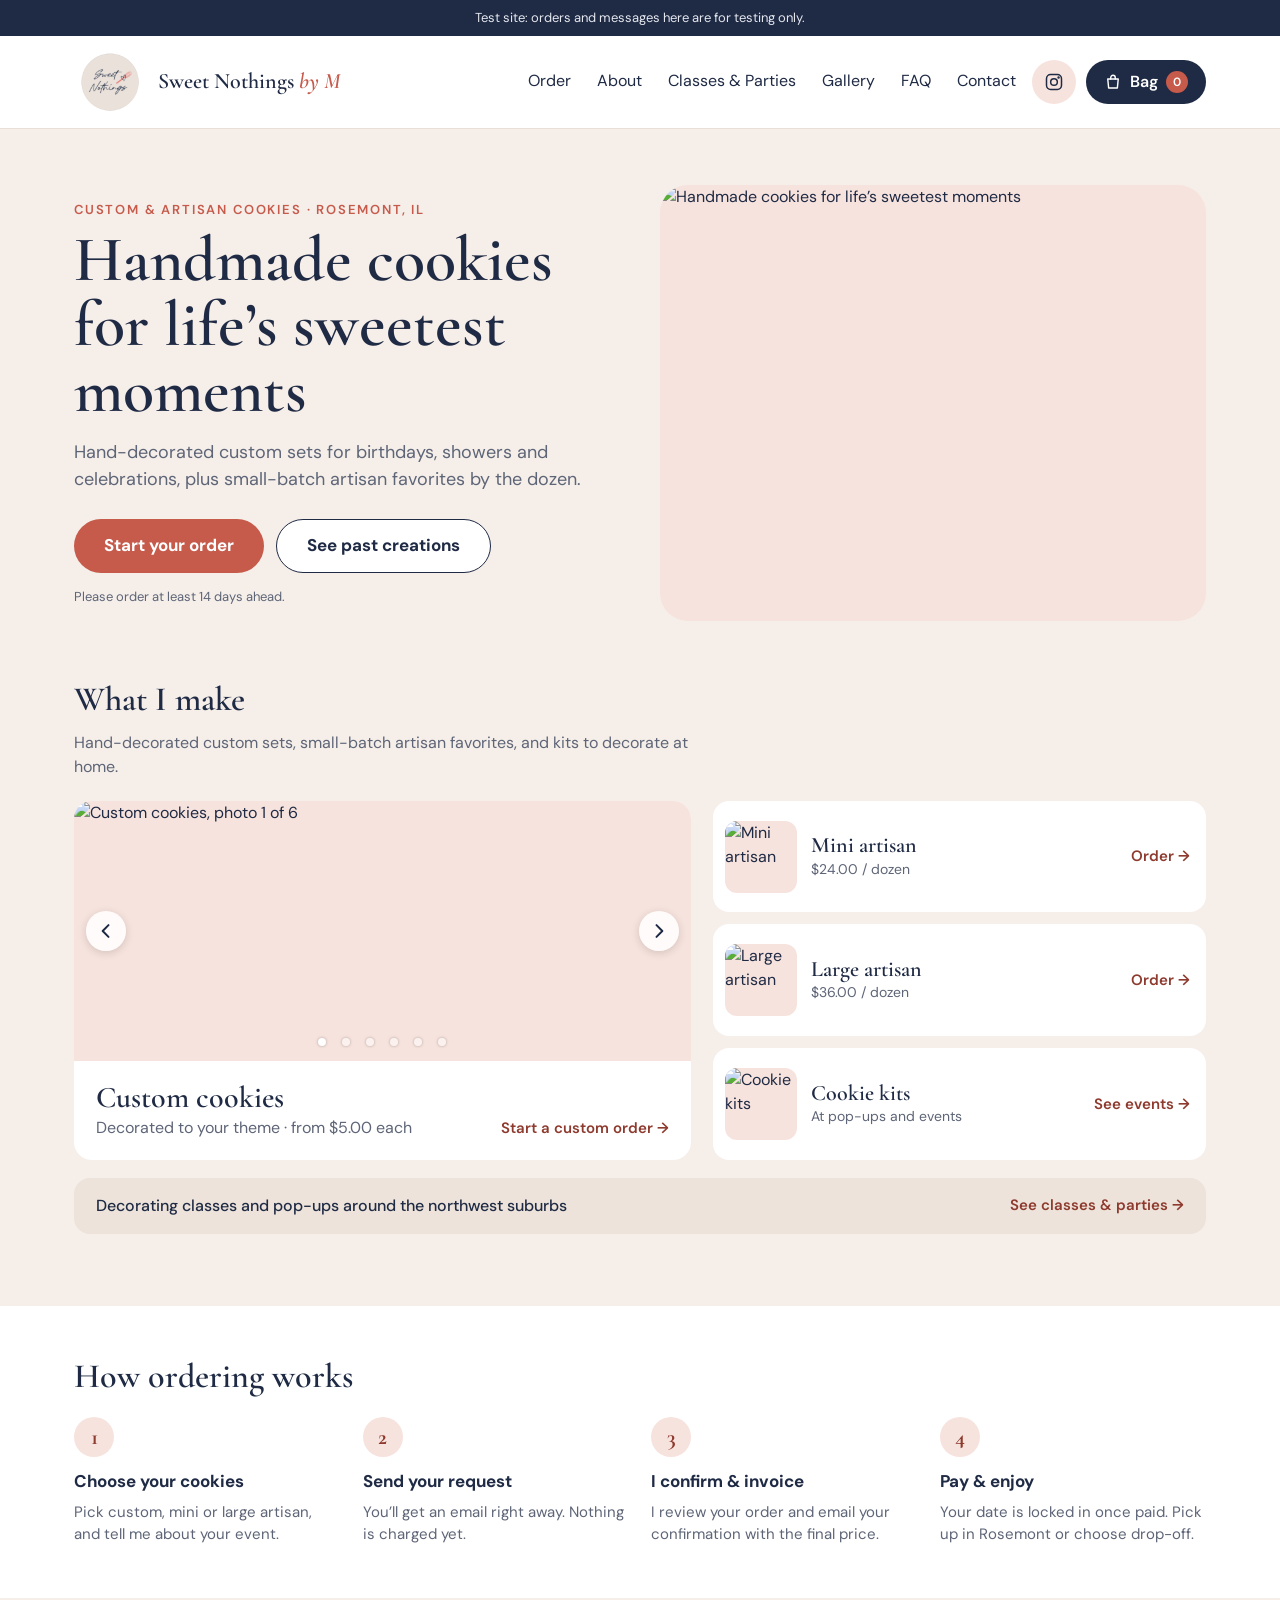
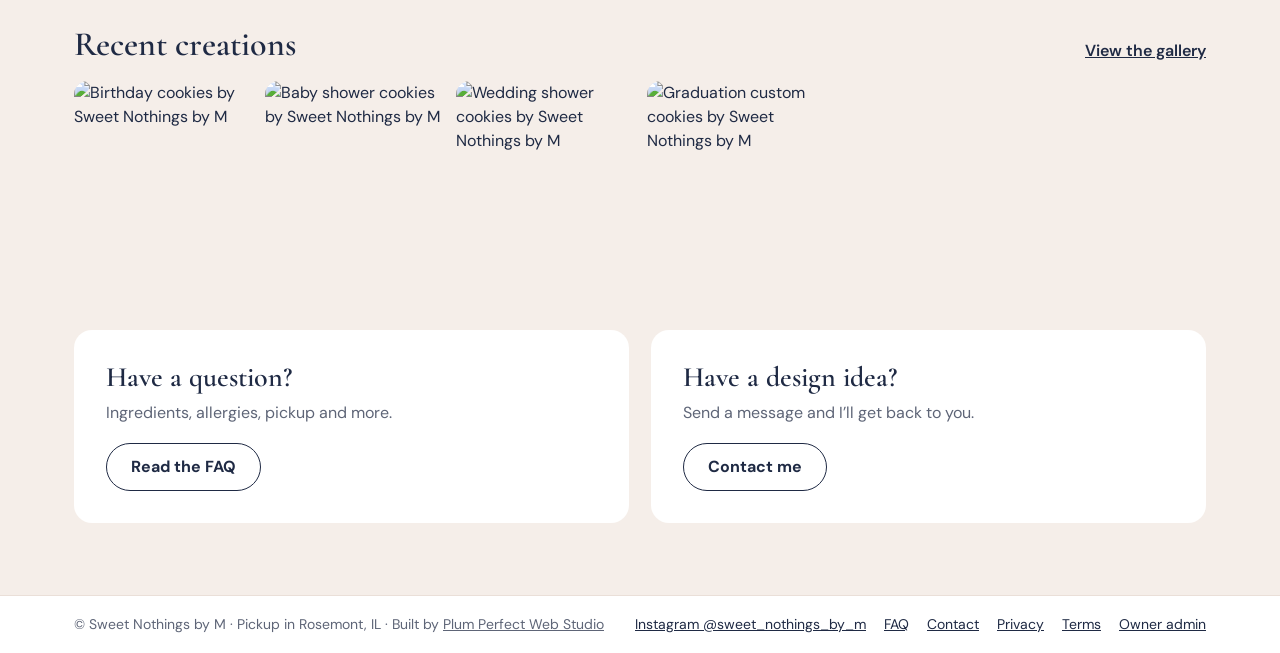
==== index.html @ 6f635ccb "Special Events becomes Classes & Parties: menu, page label, page title and search text, home link, c" ====
<!doctype html>
<html lang="en">
<head>
<meta charset="utf-8">
<meta name="viewport" content="width=device-width, initial-scale=1">
<title>Sweet Nothings by M · Custom Cookies in Rosemont, Des Plaines &amp; Park Ridge, IL</title>
<meta name="description" content="Hand-decorated custom cookies and artisan cookies by the dozen for birthdays, showers and parties. Pickup in Rosemont, IL, or drop-off to Des Plaines, Park Ridge, Mount Prospect, Arlington Heights and nearby.">
<link rel="canonical" href="https://www.sweetnothingsbym.com/">
<meta property="og:type" content="website">
<meta property="og:site_name" content="Sweet Nothings by M">
<meta property="og:title" content="Sweet Nothings by M · Custom Cookies in Rosemont, Des Plaines &amp; Park Ridge, IL">
<meta property="og:description" content="Hand-decorated custom cookies and artisan cookies by the dozen for birthdays, showers and parties. Pickup in Rosemont, IL, or drop-off to Des Plaines, Park Ridge, Mount Prospect, Arlington Heights and nearby.">
<meta property="og:url" content="https://www.sweetnothingsbym.com/">
<meta property="og:image" content="https://www.sweetnothingsbym.com/logo.png">
<link rel="icon" href="logo.png">
<link rel="preconnect" href="https://fonts.googleapis.com">
<link rel="preconnect" href="https://fonts.gstatic.com" crossorigin>
<link href="https://fonts.googleapis.com/css2?family=Cormorant+Garamond:wght@500;600;700&family=DM+Sans:wght@400;500;600;700&display=swap" rel="stylesheet">
<link rel="stylesheet" href="styles.css?v=20261121a">
<script type="application/ld+json" id="ld-bakery">
{
 "@context": "https://schema.org",
 "@type": "Bakery",
 "@id": "https://www.sweetnothingsbym.com/#bakery",
 "name": "Sweet Nothings by M",
 "url": "https://www.sweetnothingsbym.com/",
 "logo": "https://www.sweetnothingsbym.com/logo.png",
 "image": "https://www.sweetnothingsbym.com/logo.png",
 "description": "Hand-decorated custom cookies and small-batch artisan cookies for birthdays, showers, weddings and parties. Pickup in Rosemont, IL, or local drop-off.",
 "address": {
  "@type": "PostalAddress",
  "addressLocality": "Rosemont",
  "addressRegion": "IL",
  "addressCountry": "US"
 },
 "areaServed": [
  {
   "@type": "City",
   "name": "Rosemont, IL"
  },
  {
   "@type": "City",
   "name": "Des Plaines, IL"
  },
  {
   "@type": "City",
   "name": "Park Ridge, IL"
  },
  {
   "@type": "City",
   "name": "Chicago (O’Hare), IL"
  },
  {
   "@type": "City",
   "name": "Elk Grove Village, IL"
  },
  {
   "@type": "City",
   "name": "Mount Prospect, IL"
  },
  {
   "@type": "City",
   "name": "Arlington Heights, IL"
  },
  {
   "@type": "City",
   "name": "Palatine, IL"
  },
  {
   "@type": "City",
   "name": "Glenview, IL"
  }
 ],
 "servesCuisine": "Cookies",
 "priceRange": "$",
 "sameAs": [
  "https://www.instagram.com/sweet_nothings_by_m/"
 ]
}
</script>
</head>
<body data-page="home">
<div id="site-header"></div>

<main>
  <section class="landing-hero">
    <div class="wrap landing-hero-grid">
      <div>
        <p class="eyebrow">Custom &amp; artisan cookies · <span id="pickup-city">Rosemont, IL</span></p>
        <h1 id="home-title">Handmade cookies for life’s sweetest moments</h1>
        <p class="lead" id="home-intro">Hand-decorated custom sets for birthdays, showers and celebrations, plus small-batch artisan favorites by the dozen.</p>
        <div class="row-gap" style="margin-top:26px;gap:12px">
          <a class="btn btn-lg" href="order.html">Start your order</a>
          <a class="btn ghost btn-lg" href="gallery.html">See past creations</a>
        </div>
        <p class="hint" style="margin-top:14px">Please order at least <span id="lead-days">14</span> days ahead.</p>
      </div>
      <div class="hero-art" aria-hidden="true">
        <div class="hero-photo" id="hero-photo"></div>
      </div>
    </div>
  </section>

  <section class="wrap" id="special-wrap" hidden style="margin-top:8px">
    <div class="special">
      <span id="special-icon"></span>
      <div><strong>Special:</strong> <span id="special-text"></span></div>
    </div>
  </section>

  <section class="section wrap" aria-labelledby="make-h">
    <h2 id="make-h">What I make</h2>
    <p class="make-intro" id="make-intro"></p>
    <div class="make-grid">
      <div class="make-feature">
        <div class="make-feature-photo" id="make-custom-photo"></div>
        <a class="make-feature-text" href="order.html?add=custom">
          <div><h3>Custom cookies</h3><p>Decorated to your theme · from <span id="p-custom">$5.00</span> each</p></div>
          <span class="make-go">Start a custom order →</span>
        </a>
      </div>
      <ul class="make-list" id="make-list"></ul>
    </div>
    <a class="make-events" href="events.html" data-page-link><span id="make-events-line"></span><span class="make-go">See classes &amp; parties →</span></a>
  </section>

  <section class="band" aria-labelledby="how-h">
    <div class="wrap">
      <h2 id="how-h" style="font-size:34px;margin-bottom:22px">How ordering works</h2>
      <ol class="how-steps">
        <li><strong>Choose your cookies</strong><span>Pick custom, mini or large artisan, and tell me about your event.</span></li>
        <li><strong>Send your request</strong><span>You’ll get an email right away. Nothing is charged yet.</span></li>
        <li><strong>I confirm &amp; invoice</strong><span>I review your order and email your confirmation with the final price.</span></li>
        <li><strong>Pay &amp; enjoy</strong><span>Your date is locked in once paid. Pick up in <span class="pickup-city">Rosemont</span> or choose drop-off.</span></li>
      </ol>
    </div>
  </section>

  <section class="section wrap" aria-labelledby="gal-h">
    <div style="display:flex;flex-wrap:wrap;justify-content:space-between;align-items:flex-end;gap:12px;margin-bottom:18px">
      <h2 id="gal-h" style="margin:0">Recent creations</h2>
      <a href="gallery.html" style="font-weight:600">View the gallery</a>
    </div>
    <div class="gallery-grid" id="recent"></div>
  </section>

  <section class="wrap" style="padding-bottom:72px">
    <div class="cta-split">
      <div class="content-card" data-page-link>
        <h2 style="font-size:28px;margin-bottom:8px">Have a question?</h2>
        <p class="muted">Ingredients, allergies, pickup and more.</p>
        <a class="btn ghost" href="faq.html">Read the FAQ</a>
      </div>
      <div class="content-card">
        <h2 style="font-size:28px;margin-bottom:8px">Have a design idea?</h2>
        <p class="muted">Send a message and I’ll get back to you.</p>
        <a class="btn ghost" href="contact.html">Contact me</a>
      </div>
    </div>
  </section>
</main>

<div id="site-footer"></div>
<script src="config.js?v=20261121a"></script>
<script src="layout.js?v=20261121a"></script>
<script src="order.js?v=20261121a"></script>
<script>
SN.ready.then(function () {
  const cfg = SN.load();
  const m = SN.money;
  const p = cfg.pages;
  // Wording and photos from the Sheet's Pages tab; "Recent creations" = the first 4 Gallery photos.
  document.getElementById('home-title').textContent = p.homeTitle;
  try {
    const ld = document.getElementById('ld-bakery'), data = JSON.parse(ld.textContent);
    const towns = (cfg.zones || []).map((z) => String(z.area || '').split('/')).flat().map((t) => t.trim()).filter((t, i, all) => t && all.indexOf(t) === i);
    if (towns.length) { data.areaServed = towns.map((t) => ({ '@type': 'City', name: /,\s*[A-Z]{2}$/.test(t) ? t : t + ', IL' })); ld.textContent = JSON.stringify(data); }
  } catch (e) { /* keep the built-in list */ }
  document.getElementById('home-intro').textContent = p.homeIntro;
  const heroUrl = SN.photoUrl(p.homeHeroPhoto);
  document.getElementById('hero-photo').innerHTML = heroUrl
    ? '<img src="' + SN.esc(heroUrl) + '" alt="' + SN.esc(p.homeTitle) + '" class="hero-img">'
    : (SN.photoPlaceholder(p.homeHeroPhoto) ? '<span class="tag">' + SN.esc(SN.photoPlaceholder(p.homeHeroPhoto)) + '</span>' : '') + '<img src="logo.png" alt="" class="hero-logo">';
  // "What I make": Custom cookies as the feature, then the short list Melissa edits (admin → Website pages).
  const pageText = (k) => (p[k] != null ? p[k] : SN_DEFAULTS.pages[k]) || '';
  document.getElementById('make-intro').textContent = pageText('homeMakeIntro');
  document.getElementById('make-events-line').textContent = pageText('homeEventsLine') || 'Classes, parties and pop-ups';
  const photoBox = (photo, alt) => {
    const url = SN.photoUrl(photo);
    return url ? '<img src="' + SN.esc(url) + '" alt="' + SN.esc(alt) + '">' : '<img src="logo.png" alt="" class="make-logo">';
  };
  // Custom cookies photo: a slideshow when Melissa adds slideshow photos (admin → Website pages), else the menu photo.
  let slides = cfg.homeSlides;
  if (typeof slides === 'string') { try { slides = JSON.parse(slides); } catch (e) { slides = null; } }
  slides = (Array.isArray(slides) ? slides : []).map((x) => SN.photoUrl(x && x.photo)).filter(Boolean);
  const customBox = document.getElementById('make-custom-photo');
  if (slides.length < 2) customBox.innerHTML = '<a href="order.html?add=custom" class="make-photo-link" tabindex="-1">' + photoBox(slides[0] || (cfg.images && cfg.images.custom), 'Custom cookies') + '</a>';
  else {
    // Visitors can click the photo or the arrows to move on; it also advances by itself every 4.5 seconds.
    const ARROW = (d) => '<svg viewBox="0 0 24 24" width="20" height="20" aria-hidden="true"><path d="' + (d < 0 ? 'M15 5l-7 7 7 7' : 'M9 5l7 7-7 7') + '" fill="none" stroke="currentColor" stroke-width="2.4" stroke-linecap="round" stroke-linejoin="round"/></svg>';
    customBox.innerHTML = slides.map((u, i) => '<img src="' + SN.esc(u) + '" alt="Custom cookies, photo ' + (i + 1) + ' of ' + slides.length + '" class="slide' + (i ? '' : ' on') + '">').join('') +
      '<button type="button" class="make-arrow prev" data-step="-1" aria-label="Previous photo">' + ARROW(-1) + '</button>' +
      '<button type="button" class="make-arrow next" data-step="1" aria-label="Next photo">' + ARROW(1) + '</button>' +
      '<span class="make-dots">' + slides.map((u, i) => '<button type="button" data-go="' + i + '" aria-label="Photo ' + (i + 1) + '"' + (i ? '' : ' class="on"') + '></button>').join('') + '</span>';
    const imgs = customBox.querySelectorAll('img'), dots = customBox.querySelectorAll('.make-dots button');
    let at = 0, paused = false, timer = null;
    const show = (n) => {
      imgs[at].classList.remove('on'); dots[at].classList.remove('on');
      at = (n + imgs.length) % imgs.length;
      imgs[at].classList.add('on'); dots[at].classList.add('on');
    };
    const autoplay = !matchMedia('(prefers-reduced-motion: reduce)').matches;
    const restart = () => { if (!autoplay) return; clearInterval(timer); timer = setInterval(() => { if (!paused && !document.hidden) show(at + 1); }, 4500); };
    customBox.addEventListener('click', (e) => {
      const b = e.target.closest('[data-step], [data-go]');
      show(b ? (b.dataset.go != null ? Number(b.dataset.go) : at + Number(b.dataset.step)) : at + 1);
      restart();
    });
    customBox.addEventListener('mouseenter', () => { paused = true; });
    customBox.addEventListener('mouseleave', () => { paused = false; });
    customBox.classList.add('is-slideshow');
    restart();
  }
  const LINK = {
    custom: ['order.html?add=custom', 'Order'], mini: ['order.html?add=mini', 'Order'], large: ['order.html?add=large', 'Order'],
    order: ['order.html', 'Order'], events: ['events.html', 'See events'], contact: ['contact.html', 'Ask about it'], message: ['', 'Message me']
  };
  // A blank line shows the live price (mini, large, custom); a blank photo uses that item's menu photo.
  const autoLine = (k) => (k === 'mini' ? m(cfg.miniPerDozen) + ' / dozen' : k === 'large' ? m(cfg.largePerDozen) + ' / dozen' : k === 'custom' ? 'from ' + m(SN.customPrice(cfg)) + ' each' : '');
  // An older Apps Script version sends the list as text; read it either way, else use the starting list.
  let homeItems = cfg.homeItems;
  if (typeof homeItems === 'string') { try { homeItems = JSON.parse(homeItems); } catch (e) { homeItems = null; } }
  if (!Array.isArray(homeItems)) homeItems = SN_DEFAULTS.homeItems;
  document.getElementById('make-list').innerHTML = homeItems.filter((it) => it && (it.name || '').trim()).map((it) => {
    const link = LINK[it.link] || LINK.order;
    const inner = '<span class="make-thumb">' + photoBox(it.photo || (cfg.images && cfg.images[it.link]), it.name) + '</span>' +
      '<span class="make-row-text"><strong>' + SN.esc(it.name) + '</strong><span>' + SN.esc((it.line || '').trim() || autoLine(it.link)) + '</span></span>' +
      '<span class="make-go">' + link[1] + ' →</span>';
    return '<li>' + (it.link === 'message'
      ? '<button type="button" class="make-row" data-quick-message="' + SN.esc(it.name) + '">' + inner + '</button>'
      : '<a class="make-row" href="' + link[0] + '">' + inner + '</a>') + '</li>';
  }).join('');
  document.getElementById('recent').innerHTML = (cfg.gallery || []).slice(0, 4).map((g) => SN.photoHtml(g.photo, SN.photoAlt(g.caption), 'aspect-ratio:1/1;border-radius:14px')).join('');
  document.getElementById('recent').closest('section').hidden = !(cfg.gallery || []).length;
  document.getElementById('lead-days').textContent = cfg.leadDays;
  document.getElementById('pickup-city').textContent = cfg.pickupCity;
  document.querySelectorAll('.pickup-city').forEach((el) => { el.textContent = cfg.pickupCity.split(',')[0]; });
  document.getElementById('p-custom').textContent = m(SN.customPrice(cfg));
  if (SN.specialActive(cfg)) {
    document.getElementById('special-wrap').hidden = false;
    document.getElementById('special-icon').innerHTML = SN_ICONS.star;
    document.getElementById('special-text').textContent = cfg.specialText;
  }
});
</script>
</body>
</html>
---- styles.css ----
/* Sweet Nothings by M — shared styles */
:root {
  --navy: #1F2A44;
  --navy-2: #2C3756;
  --coral: #C65A4B;
  --coral-dark: #8E3A2E;
  --blush: #F7E3DD;
  --ground: #F5EEE9;
  --oat: #EDE3DA;
  --line: #EFE6E0;
  --field: #D6C7BE;
  --muted: #5E6577;
  --white: #FFFFFF;
  --error: #B23A2B;
  --ok: #1E5A35;
  --radius: 16px;
  --serif: 'Cormorant Garamond', Georgia, serif;
  --sans: 'DM Sans', system-ui, -apple-system, sans-serif;
}

* { box-sizing: border-box; }
[hidden] { display: none !important; }
html { -webkit-text-size-adjust: 100%; }
body { margin: 0; background: var(--ground); color: var(--navy); font-family: var(--sans); font-size: 16px; line-height: 1.5; }
/* Quick taps on + and − count as taps, not iPhone's double-tap zoom (pinch zoom still works). */
html { touch-action: manipulation; }
body.locked { overflow: hidden; }
img { max-width: 100%; display: block; }
a { color: var(--navy); }
a:hover { color: var(--coral); }
h1, h2, h3 { font-family: var(--serif); font-weight: 600; line-height: 1.1; margin: 0; }
button { font: inherit; color: inherit; }
.wrap { max-width: 1180px; margin: 0 auto; padding: 0 24px; }
.muted { color: var(--muted); }
.sr-only { position: absolute; width: 1px; height: 1px; overflow: hidden; clip: rect(0 0 0 0); white-space: nowrap; }
/* Spam trap field: hidden from people (and screen readers); bots tend to fill it in. */
.hp { position: absolute; left: -10000px; top: auto; width: 1px; height: 1px; overflow: hidden; }
:focus-visible { outline: 2px solid var(--coral); outline-offset: 2px; }

/* ---------- Prototype banner ---------- */
.proto-banner { background: var(--navy); color: #E4E7EE; font-size: 13px; text-align: center; padding: 8px 16px; }
.proto-banner a { color: var(--white); }

/* ---------- Header ---------- */
.site-header { background: var(--white); border-bottom: 1px solid #EADFD8; }
.site-header .wrap { display: flex; flex-wrap: wrap; align-items: center; justify-content: space-between; gap: 8px 16px; padding-top: 10px; padding-bottom: 10px; }
.brand { display: flex; align-items: center; gap: 12px; text-decoration: none; }
.brand img { width: 72px; height: 72px; object-fit: contain; }
.brand span { font-family: var(--serif); font-size: 22px; font-weight: 600; }
.brand em { color: var(--coral); }
.header-right { display: flex; flex-wrap: wrap; align-items: center; gap: 4px; }
.main-nav { display: flex; flex-wrap: wrap; gap: 2px; }
.main-nav a { padding: 12px 12px; text-decoration: none; border-bottom: 2px solid transparent; }
.main-nav a[aria-current="page"] { font-weight: 600; border-bottom-color: var(--coral); }
.icon-btn { display: inline-flex; align-items: center; justify-content: center; width: 44px; height: 44px; border-radius: 50%; background: var(--blush); }
.bag-btn { display: inline-flex; align-items: center; gap: 8px; min-height: 44px; padding: 0 18px; margin-left: 6px; border: 0; border-radius: 999px; background: var(--navy); color: var(--white); font-weight: 600; cursor: pointer; text-decoration: none; }
.bag-btn:hover { color: var(--white); background: var(--navy-2); }
.bag-count { min-width: 22px; height: 22px; border-radius: 999px; background: var(--coral); color: var(--white); font-size: 12px; display: inline-flex; align-items: center; justify-content: center; padding: 0 6px; }
.menu-btn, .nav-insta { display: none; }
@media (max-width: 760px) {
  /* Phones: logo, bag and a Menu button on one row; the page links drop down under the header. */
  .site-header { position: relative; }
  .site-header .wrap { flex-wrap: nowrap; gap: 8px; }
  .brand { gap: 8px; min-width: 0; }
  .brand img { width: 48px; height: 48px; }
  .brand span { font-size: 18px; line-height: 1.1; }
  .brand em { white-space: nowrap; }
  .header-right { flex-wrap: nowrap; flex: none; gap: 6px; }
  .header-right > .icon-btn { display: none; }
  .bag-btn { padding: 0 12px; margin-left: 0; gap: 6px; }
  .bag-word { position: absolute; width: 1px; height: 1px; overflow: hidden; clip: rect(0 0 0 0); white-space: nowrap; }
  .menu-btn { display: inline-flex; align-items: center; justify-content: center; width: 44px; height: 44px; padding: 0; border: 1px solid #EADFD8; border-radius: 999px; background: var(--white); color: var(--navy); font: inherit; font-weight: 600; cursor: pointer; }
  .main-nav { display: none; position: absolute; top: 100%; left: 0; right: 0; z-index: 30; flex-direction: column; gap: 0; padding: 6px 16px 12px; background: var(--white); border-bottom: 1px solid #EADFD8; box-shadow: 0 12px 24px rgba(31, 42, 68, .10); }
  .main-nav.open { display: flex; }
  .main-nav a, .main-nav a.nav-insta { display: block; padding: 12px 4px; font-size: 17px; border-bottom: 1px solid var(--line); }
  .main-nav a:last-child { border-bottom: 0; }
  .main-nav a[aria-current="page"] { border-bottom-color: var(--line); color: var(--coral-dark); }
}

/* ---------- Hero / sections ---------- */
.hero { padding-top: 48px; padding-bottom: 24px; }
.eyebrow { margin: 0 0 8px; font-size: 13px; letter-spacing: .14em; text-transform: uppercase; color: var(--coral); font-weight: 600; }
.hero h1 { font-size: clamp(38px, 6vw, 56px); }
.hero p.lead { margin: 14px 0 0; font-size: 17px; color: var(--muted); max-width: 640px; }
.special { background: var(--blush); border-radius: var(--radius); padding: 16px 22px; display: flex; gap: 14px; align-items: center; }
.section { padding-top: 28px; padding-bottom: 72px; }
.section h2 { font-size: 34px; margin-bottom: 18px; }

/* ---------- Menu cards ---------- */
.menu-grid { display: grid; grid-template-columns: repeat(auto-fit, minmax(270px, 1fr)); gap: 22px; }
.card { background: var(--white); border-radius: 18px; overflow: hidden; display: flex; flex-direction: column; transition: transform .2s ease, box-shadow .2s ease; }
.card:hover { transform: translateY(-3px); box-shadow: 0 14px 30px rgba(31, 42, 68, .10); }
.card-media { height: 210px; display: flex; align-items: center; justify-content: center; position: relative; }
.card-media img { width: 100%; height: 100%; object-fit: cover; }
.card-media .tag { position: absolute; top: 14px; left: 14px; background: var(--white); font-size: 12px; font-weight: 600; padding: 6px 10px; border-radius: 999px; }
.card-body { padding: 22px; display: flex; flex-direction: column; gap: 8px; flex: 1; }
.card-body h3 { font-size: 28px; }
.card-body p { margin: 0; }
.card-body .desc { color: var(--muted); font-size: 15px; flex: 1; }
.card-body .desc p + p { margin-top: 8px; }
.card-body .price { margin-top: 6px; font-weight: 600; }
.card-body .price span { font-weight: 400; color: var(--muted); }
/* Special Events: short cards; the full text, address and flyer open in a Details panel */
.ev-line { display: -webkit-box; -webkit-line-clamp: 3; -webkit-box-orient: vertical; overflow: hidden; }
.card-body .ev-more { align-self: flex-start; margin-top: 2px; min-height: 44px; font-size: 15px; text-decoration: none; }
.card-body .ev-more:hover { text-decoration: underline; }
.flyer-thumb { display: block; width: 100%; padding: 0; border: 1px solid var(--line); border-radius: 12px; overflow: hidden; background: var(--white); cursor: zoom-in; }
.flyer-thumb img { display: block; width: 100%; height: auto; }
.flyer-view { position: fixed; inset: 0; z-index: 70; background: rgba(20, 24, 36, .88); display: flex; align-items: center; justify-content: center; padding: 56px 16px 16px; cursor: zoom-out; }
.flyer-view img { max-width: 100%; max-height: 100%; object-fit: contain; border-radius: 8px; }
.flyer-view .x-btn { position: absolute; top: 12px; right: 12px; background: var(--white); }
#ev-panel .panel-foot .btn + div:not(:empty) { margin-top: 10px; }

/* Home page "What I make": one big feature plus a short editable list */
.make-intro { color: var(--muted); margin: -6px 0 22px; max-width: 640px; }
.make-intro:empty { display: none; }
.make-grid { display: grid; grid-template-columns: 1.25fr 1fr; gap: 22px; align-items: stretch; }
.make-feature { display: flex; flex-direction: column; background: var(--white); border-radius: 18px; overflow: hidden; text-decoration: none; color: var(--navy); transition: transform .2s ease, box-shadow .2s ease; }
.make-feature:hover { box-shadow: 0 14px 30px rgba(31, 42, 68, .10); }
.make-feature-text { text-decoration: none; color: var(--navy); }
.make-feature-text:hover { color: var(--navy); }
.make-feature-text:hover .make-go { text-decoration: underline; }
.make-feature-photo { flex: 1; min-height: 260px; position: relative; background: var(--blush); display: flex; align-items: center; justify-content: center; }
.make-feature-photo img { position: absolute; inset: 0; width: 100%; height: 100%; object-fit: cover; }
.make-feature-photo img.slide { opacity: 0; transition: opacity .6s ease; }
.make-feature-photo img.slide.on { opacity: 1; }
.make-feature-photo.is-slideshow { cursor: pointer; }
.make-photo-link { position: absolute; inset: 0; display: flex; align-items: center; justify-content: center; }
.make-arrow { position: absolute; top: 50%; transform: translateY(-50%); width: 40px; height: 40px; border: 0; border-radius: 50%; background: rgba(255, 255, 255, .85); color: var(--navy); display: flex; align-items: center; justify-content: center; cursor: pointer; box-shadow: 0 2px 8px rgba(0, 0, 0, .15); }
.make-arrow:hover { background: #fff; }
.make-arrow.prev { left: 12px; }
.make-arrow.next { right: 12px; }
.make-dots { position: absolute; left: 0; right: 0; bottom: 8px; display: flex; justify-content: center; gap: 2px; }
.make-dots button { width: 22px; height: 22px; padding: 0; border: 0; background: none; cursor: pointer; display: flex; align-items: center; justify-content: center; }
.make-dots button::before { content: ''; width: 8px; height: 8px; border-radius: 50%; background: rgba(255, 255, 255, .55); box-shadow: 0 0 3px rgba(0, 0, 0, .3); transition: background .3s; }
.make-dots button.on::before { background: #fff; }
.make-feature-text { padding: 20px 22px; display: flex; align-items: flex-end; justify-content: space-between; gap: 14px; flex-wrap: wrap; }
.make-feature-text h3 { font-size: 30px; margin: 0; }
.make-feature-text p { margin: 2px 0 0; color: var(--muted); }
.make-go { color: var(--coral-dark); font-weight: 600; font-size: 15px; white-space: nowrap; }
.make-list { list-style: none; margin: 0; padding: 0; display: flex; flex-direction: column; gap: 12px; }
.make-list li { flex: 1; display: flex; }   /* rows stretch to match the Custom cookies card */
.make-row { display: flex; align-items: center; gap: 14px; width: 100%; padding: 12px 16px 12px 12px; background: var(--white); border: 0; border-radius: 16px; text-align: left; font: inherit; color: var(--navy); text-decoration: none; cursor: pointer; transition: transform .2s ease, box-shadow .2s ease; }
.make-row:hover { transform: translateY(-2px); box-shadow: 0 10px 22px rgba(31, 42, 68, .08); color: var(--navy); }
.make-thumb { flex: none; width: 72px; height: 72px; border-radius: 12px; overflow: hidden; background: var(--blush); display: flex; align-items: center; justify-content: center; }
.make-thumb img { width: 100%; height: 100%; object-fit: cover; }
.make-thumb img.make-logo, .make-feature-photo img.make-logo { position: static; width: 60%; max-width: 180px; height: auto; object-fit: contain; opacity: .8; }
.make-row-text { flex: 1; min-width: 0; display: flex; flex-direction: column; }
.make-row-text strong { font-family: var(--serif); font-size: 22px; font-weight: 600; line-height: 1.15; }
.make-row-text span { color: var(--muted); font-size: 14px; }
.make-events { margin-top: 18px; display: flex; align-items: center; justify-content: space-between; gap: 12px; flex-wrap: wrap; padding: 16px 22px; border-radius: 16px; background: var(--oat); color: var(--navy); text-decoration: none; font-weight: 500; }
.make-events:hover { background: var(--blush); color: var(--navy); }
@media (max-width: 760px) {
  .make-grid { grid-template-columns: 1fr; }
  .make-feature-photo { min-height: 230px; }
  .make-row .make-go { display: none; }
}

/* ---------- Buttons ---------- */
.btn { display: inline-flex; align-items: center; justify-content: center; gap: 8px; min-height: 48px; padding: 0 24px; border-radius: 999px; border: 0; background: var(--coral); color: var(--white); font-weight: 700; cursor: pointer; text-decoration: none; }
.btn:hover { background: #B04E40; color: var(--white); }
.btn.block { width: 100%; }
.btn.navy { background: var(--navy); }
.btn.navy:hover { background: var(--navy-2); }
.btn.ghost { background: var(--white); color: var(--navy); border: 1px solid var(--navy); }
.btn.ghost:hover { background: var(--ground); color: var(--navy); }
.btn.dashed { background: var(--white); color: var(--coral-dark); border: 1px dashed var(--coral); font-weight: 600; min-height: 44px; }
.btn.dashed:hover { background: #FBF3F0; color: var(--coral-dark); }
.btn[aria-disabled="true"] { background: #E9DCD5; color: var(--muted); }
.btn.small { min-height: 40px; padding: 0 16px; font-size: 14px; }
/* Busy button: a spinner before the label (admin phone orders) */
.btn.is-busy { cursor: progress; opacity: .85; }
.btn.is-busy::before { content: ""; display: inline-block; width: 14px; height: 14px; margin-right: 8px; vertical-align: -2px; border: 2px solid currentColor; border-right-color: transparent; border-radius: 50%; animation: sn-spin .7s linear infinite; }
@keyframes sn-spin { to { transform: rotate(360deg); } }
.link-btn { background: transparent; border: 0; padding: 6px 0; color: var(--coral-dark); font-size: 13px; font-weight: 600; text-decoration: underline; cursor: pointer; }
.email-hint { margin: 6px 0 0; font-size: 14px; color: var(--navy); }
.email-hint .link-btn { font-size: 14px; padding: 0 0 0 4px; }
.pill { min-height: 44px; min-width: 52px; padding: 0 18px; border-radius: 999px; border: 1px solid var(--field); background: var(--white); color: var(--navy); font-weight: 600; cursor: pointer; }
.pill[aria-pressed="true"] { background: var(--navy); border-color: var(--navy); color: var(--white); }
.choice { text-align: left; padding: 14px 16px; border-radius: 14px; border: 2px solid #E3D6CE; background: var(--white); color: var(--navy); cursor: pointer; min-height: 44px; }
.choice strong { display: block; }
.choice span { font-size: 13px; opacity: .85; }
.choice[aria-pressed="true"] { background: var(--navy); border-color: var(--navy); color: var(--white); }
.step { width: 44px; height: 44px; border-radius: 50%; border: 1px solid var(--field); background: var(--white); color: var(--navy); display: inline-flex; align-items: center; justify-content: center; cursor: pointer; padding: 0; flex: none; }
.step:hover { border-color: var(--navy); }
.step:disabled { opacity: .4; cursor: default; }
.x-btn { width: 44px; height: 44px; border-radius: 50%; border: 0; background: var(--ground); display: inline-flex; align-items: center; justify-content: center; cursor: pointer; flex: none; }

/* ---------- Forms ---------- */
.field { display: flex; flex-direction: column; gap: 6px; }
.label { font-size: 13px; font-weight: 600; letter-spacing: .02em; }
.input { width: 100%; padding: 12px 14px; border: 1px solid var(--field); border-radius: 10px; font: inherit; font-size: 16px; background: var(--white); color: var(--navy); min-height: 46px; }
textarea.input { resize: vertical; }
/* Date boxes: phones (iPhone Safari especially) give them a built-in minimum width wider than the screen. */
.field { min-width: 0; }
.input[type="date"] { display: block; min-width: 0; max-width: 100%; }
.input[type="date"]::-webkit-date-and-time-value { text-align: left; }
@supports (-webkit-touch-callout: none) {   /* iPhone / iPad only */
  .input[type="date"] { -webkit-appearance: none; appearance: none; }
}
/* Checkout time boxes: event time, and the pickup / drop-off window */
.time-input { width: 100%; }
.field > .time-input { max-width: 180px; }
.time-range { gap: 12px; flex-wrap: wrap; }
.time-part { display: flex; flex-direction: column; gap: 4px; font-size: 13px; flex: 1 1 140px; max-width: 180px; }
.time-part .time-input { max-width: none; }
.date-wrap { position: relative; max-width: 100%; }
.date-ph { display: none; }
/* iPhone / iPad (html.ios is set in config.js): Safari shows an empty date box with no "mm/dd/yyyy" hint, so add one. */
.ios .date-ph { display: block; position: absolute; left: 15px; top: 50%; transform: translateY(-50%); color: var(--muted); pointer-events: none; font-size: 16px; }
.ios .date-wrap.has-value .date-ph { display: none; }
.input:focus { outline: 2px solid var(--coral); outline-offset: 1px; border-color: var(--coral); }
.input[aria-invalid="true"] { border-color: var(--error); }
.hint { font-size: 13px; color: var(--muted); margin: 0; }
.err { font-size: 14px; color: var(--error); margin: 0; }
.grid-2 { display: grid; grid-template-columns: repeat(2, minmax(0, 1fr)); gap: 14px; }
.grid-2 .full { grid-column: 1 / -1; }
.stack { display: flex; flex-direction: column; gap: 14px; }
.row-gap { display: flex; flex-wrap: wrap; gap: 8px; }
.upload { display: flex; align-items: center; gap: 14px; border: 1.5px dashed var(--field); border-radius: 12px; padding: 16px; cursor: pointer; background: #FBF7F4; }
.upload:hover { border-color: var(--coral); }
.upload:focus-within { outline: 2px solid var(--coral); outline-offset: 2px; }
.upload img { width: 56px; height: 56px; object-fit: cover; border-radius: 8px; }

/* ---------- Slide-over panel ---------- */
.scrim { position: fixed; inset: 0; background: rgba(31, 42, 68, .45); z-index: 40; opacity: 0; pointer-events: none; transition: opacity .25s ease; }
.scrim.open { opacity: 1; pointer-events: auto; }
.panel { position: fixed; top: 0; right: 0; bottom: 0; width: 100%; max-width: 500px; background: var(--white); z-index: 50; display: flex; flex-direction: column; box-shadow: -12px 0 40px rgba(31, 42, 68, .18); transform: translateX(100%); transition: transform .32s cubic-bezier(.2, .8, .2, 1); visibility: hidden; }
.panel.open { transform: translateX(0); visibility: visible; }
.panel-head { padding: 20px 24px; display: flex; align-items: center; justify-content: space-between; gap: 12px; border-bottom: 1px solid var(--line); }
.panel-head h2 { font-size: 30px; }
.panel-head p { margin: 2px 0 0; font-size: 14px; color: var(--muted); }
.panel-body { flex: 1; overflow-y: auto; padding: 20px 24px 28px; }
.panel-foot { padding: 16px 24px; border-top: 1px solid var(--line); background: var(--white); }
.sec { border-top: 1px solid var(--line); padding-top: 20px; margin-top: 22px; }
.sec.first { border-top: 0; padding-top: 0; margin-top: 0; }
/* Admin: small preview next to a photo link box. */
.photo-thumb { width: 46px; height: 46px; border-radius: 8px; background: var(--oat); display: inline-flex; align-items: center; justify-content: center; overflow: hidden; flex: none; color: var(--muted); font-size: 12px; }
.photo-thumb img { width: 100%; height: 100%; object-fit: cover; }
/* A customer's photo in the admin (order review, messages). */
.cust-photo { margin-top: 8px; display: flex; flex-direction: column; gap: 4px; align-items: flex-start; }
.cust-photo img { display: block; width: 180px; height: 140px; object-fit: cover; border-radius: 10px; background: var(--oat); border: 1px solid var(--line); }
/* Checkout and "request sent" fill the screen, with the content in a centered column. */
.panel.full { max-width: none; box-shadow: none; }
.checkout-col { max-width: 680px; margin: 0 auto; width: 100%; }
.panel.full .panel-head { display: block; }
.checkout-head-row { display: flex; align-items: center; justify-content: space-between; gap: 12px; }
.checkout-head-row .link-btn { padding: 0 0 2px; }
.checkout-grand { border-top: 1px solid var(--line); margin-top: 14px; padding-top: 14px; }
.sec h3 { font-size: 24px; margin-bottom: 14px; }
.flavor-row { display: flex; align-items: center; justify-content: space-between; gap: 12px; padding: 12px 0; border-bottom: 1px solid var(--line); }
.flavor-row .badge { font-size: 12px; color: var(--coral); font-weight: 700; letter-spacing: .04em; }
.qty { display: flex; flex-wrap: wrap; align-items: center; gap: 10px; }
/* Flavor rows: the − / number / + group stays on one line; long flavor names wrap instead. */
#panel .flavor-row > div:first-child { flex: 1; min-width: 0; }
#panel .flavor-row .qty { flex: none; flex-wrap: nowrap; gap: 8px; }
.qty output { min-width: 32px; text-align: center; font-size: 18px; font-weight: 600; }
.bag-item { padding: 16px 0; border-bottom: 1px solid var(--line); }
.bag-item .top { display: flex; justify-content: space-between; gap: 12px; }
.bag-item .detail { font-size: 14px; color: var(--muted); margin-top: 4px; }
.bag-item .note { font-size: 13px; color: var(--muted); margin-top: 4px; font-style: italic; }
.totals { display: flex; flex-direction: column; gap: 8px; font-size: 15px; }
.totals div { display: flex; justify-content: space-between; }
.totals .muted { color: var(--muted); }
.grand { display: flex; justify-content: space-between; align-items: baseline; margin-bottom: 12px; }
.grand strong:last-child { font-family: var(--serif); font-size: 34px; font-weight: 600; }
.missing { background: #FBEDEA; border-radius: 10px; padding: 10px 14px; margin-bottom: 12px; font-size: 14px; color: var(--coral-dark); }
.done { text-align: center; padding: 28px 8px; }
.done .check { width: 64px; height: 64px; border-radius: 50%; background: var(--blush); display: flex; align-items: center; justify-content: center; margin: 0 auto 18px; }
.done h3 { font-size: 34px; }

/* ---------- Toast ---------- */
.toast { position: fixed; left: 50%; bottom: 24px; transform: translate(-50%, 16px); opacity: 0; pointer-events: none; background: var(--navy); color: var(--white); padding: 12px 14px 12px 20px; border-radius: 18px; width: max-content; display: flex; align-items: center; gap: 10px; box-shadow: 0 10px 24px rgba(31, 42, 68, .25); z-index: 30; transition: opacity .25s ease, transform .25s ease; max-width: calc(100% - 32px); }
.toast.show { opacity: 1; transform: translate(-50%, 0); pointer-events: auto; }
/* With a side panel open (admin Review, the bag), the toast sits in front of it, bottom right, so it's never hidden. */
body.locked .toast { z-index: 60; }
@media (min-width: 761px) {
  body.locked .toast { left: auto; right: 24px; max-width: 452px; transform: translateY(16px); }
  body.locked .toast.show { transform: translateY(0); }
}
@media (max-width: 760px) {
  /* Phones: span the screen so the message wraps into a couple of lines, not one word per line */
  .toast { left: 16px; right: 16px; width: auto; max-width: none; transform: translateY(16px); font-size: 15px; line-height: 1.35; padding: 12px 12px 12px 16px; }
  .toast.show { transform: translateY(0); }
  #toast-text { flex: 1; min-width: 0; }
}
.toast button { background: transparent; border: 0; color: var(--blush); font-weight: 700; text-decoration: underline; cursor: pointer; min-height: 32px; white-space: nowrap; }

/* ---------- Content pages ---------- */
.content-card { background: var(--white); border-radius: 18px; padding: 32px; }
.content-card p { margin: 0 0 14px; }
.placeholder { background: var(--oat); border-radius: 14px; display: flex; align-items: center; justify-content: center; color: var(--muted); font-size: 14px; font-weight: 600; text-align: center; padding: 12px; }
.gallery-grid { display: grid; grid-template-columns: repeat(auto-fill, minmax(150px, 1fr)); gap: 14px; }
.gallery-grid .placeholder { aspect-ratio: 1 / 1; }
.two-col { display: grid; grid-template-columns: repeat(auto-fit, minmax(300px, 1fr)); gap: 24px; align-items: start; }

/* ---------- Footer ---------- */
.site-footer { background: var(--white); border-top: 1px solid #EADFD8; }
.site-footer .wrap { padding-top: 18px; padding-bottom: 18px; display: flex; flex-wrap: wrap; justify-content: space-between; gap: 12px; font-size: 14px; color: var(--muted); }
.site-footer nav { display: flex; flex-wrap: wrap; gap: 18px; }
.site-credit { color: inherit; }

/* ---------- Admin ---------- */
.admin-header { background: var(--navy); color: var(--white); }
.admin-header .wrap { display: flex; flex-wrap: wrap; align-items: center; justify-content: space-between; gap: 12px; padding-top: 14px; padding-bottom: 14px; }
.admin-header .brand span { color: var(--white); }
.admin-header img { width: 48px; height: 48px; border-radius: 50%; background: var(--white); }
.admin-header a.btn { min-height: 42px; }
.admin-layout { display: flex; flex-wrap: wrap; gap: 24px; align-items: flex-start; padding-top: 28px; padding-bottom: 96px; }
.admin-nav { flex: 1 1 200px; display: flex; flex-direction: column; gap: 4px; }
.admin-nav a { padding: 12px 16px; border-radius: 10px; text-decoration: none; }
.admin-nav a:hover { background: var(--white); }
/* Admin tabs: the current one is highlighted; group labels; badges like "2 to review". */
.admin-nav a { display: flex; align-items: center; justify-content: space-between; gap: 8px; color: var(--navy); }
.admin-nav a[aria-current="page"] { background: var(--white); font-weight: 700; box-shadow: inset 3px 0 0 var(--coral); }
.admin-nav-group { font-size: 12px; font-weight: 700; letter-spacing: .08em; text-transform: uppercase; color: var(--muted); padding: 14px 16px 4px; }
.admin-nav-group:first-child { padding-top: 0; }
.nav-count { background: var(--coral); color: var(--white); font-size: 12px; font-weight: 700; padding: 2px 8px; border-radius: 999px; white-space: nowrap; }
@media (max-width: 900px) {   /* below this the menu would sit above the content as a long list */
  .admin-nav { flex: 1 1 100%; flex-direction: row; overflow-x: auto; gap: 4px; padding-bottom: 6px; -webkit-overflow-scrolling: touch; }
  .admin-nav-group { display: none; }
  .admin-nav a { white-space: nowrap; flex: none; padding: 10px 14px; }
  .admin-nav a[aria-current="page"] { box-shadow: inset 0 -3px 0 var(--coral); }
}
/* Admin orders table: Review button first, details stacked so it fits a laptop without scrolling sideways. */
.row-unpaid > td { background: #FBEDEA; }
.unpaid-note { margin-top: 6px; font-size: 12px; font-weight: 600; color: var(--error); line-height: 1.35; }
.orders-table td { vertical-align: top; padding-top: 14px; padding-bottom: 14px; }
.orders-table .order-cell { display: flex; gap: 12px; align-items: flex-start; }
.orders-table .order-cell .btn { flex: none; min-width: 78px; }
.orders-table .wrap-any { overflow-wrap: anywhere; min-width: 150px; }
/* Admin dashboard: week planner. */
.dash-head { display: flex; flex-wrap: wrap; justify-content: space-between; align-items: flex-end; gap: 12px; margin-bottom: 16px; }
.dash-head h2 { margin: 0; }
.dash-alert { background: #FDF0D5; color: #5C3A00; border-radius: 12px; padding: 12px 16px; font-size: 14px; margin-bottom: 16px; }
.dash-tiles { display: grid; grid-template-columns: repeat(auto-fit, minmax(150px, 1fr)); gap: 12px; margin-bottom: 18px; }
.dash-tile { background: var(--ground); border-radius: 14px; padding: 14px 16px; }
.dash-tile .k { font-size: 12px; font-weight: 700; letter-spacing: .06em; text-transform: uppercase; color: var(--muted); }
.dash-tile .v { font-family: var(--serif); font-size: 32px; font-weight: 600; line-height: 1.2; margin-top: 2px; }
.dash-pend { display: block; font-size: 13px; color: #7A4B00; margin-top: 2px; }
.dash-cal { display: grid; grid-template-columns: repeat(7, minmax(0, 1fr)); gap: 8px; margin-bottom: 22px; }
.dash-day { background: #FBF7F4; border-radius: 12px; padding: 10px; min-height: 120px; display: flex; flex-direction: column; gap: 6px; min-width: 0; }
.dash-day.today { box-shadow: inset 0 0 0 2px var(--coral); }
.dash-day-h { font-size: 13px; font-weight: 700; color: var(--navy); }
.dash-order { text-align: left; background: var(--white); border: 1px solid var(--line); border-left: 4px solid var(--navy); border-radius: 8px; padding: 8px; font: inherit; font-size: 13px; color: var(--navy); cursor: pointer; display: flex; flex-direction: column; gap: 2px; overflow-wrap: anywhere; }
.dash-order span { color: var(--muted); font-size: 12px; }
.dash-order.pending { border-style: dashed; border-left-style: solid; background: #FFFBF4; }
.dash-order:hover { border-color: var(--coral); }
.dash-cols { display: grid; grid-template-columns: repeat(auto-fit, minmax(300px, 1fr)); gap: 28px; }
.dash-h4 { font-family: var(--sans); font-size: 14px; font-weight: 700; margin: 14px 0 6px; }
.dash-line { font-size: 14px; padding: 6px 0; border-bottom: 1px solid var(--line); }
.dash-table td { padding: 6px 0; vertical-align: top; border-bottom: 1px solid var(--line); }
.dash-table td:last-child { text-align: right; font-weight: 700; padding-left: 12px; white-space: nowrap; }
.dash-table tr.dash-total td { border-bottom: 0; border-top: 2px solid var(--line); font-weight: 700; color: var(--navy); }
.dash-grand { margin-top: 14px; }
.dash-grand tr.dash-total td { background: var(--ground); padding: 10px 12px; border-top: 0; font-size: 16px; }
.dash-grand tr.dash-total td:first-child { border-radius: 10px 0 0 10px; }
.dash-grand tr.dash-total td:last-child { border-radius: 0 10px 10px 0; }
.dash-checks { list-style: none; margin: 0; padding: 0; display: flex; flex-direction: column; gap: 8px; font-size: 14px; }
.dash-checks li { display: flex; gap: 10px; align-items: flex-start; }
.dash-checks li > span:first-child { flex: none; width: 22px; height: 22px; border-radius: 50%; display: inline-flex; align-items: center; justify-content: center; font-weight: 700; font-size: 12px; }
.dash-checks li.ok > span:first-child { background: #DDEFE3; color: #1E5A35; }
.dash-checks li.warn > span:first-child { background: #FBEDEA; color: #B23A2B; }
@media (max-width: 1100px) { .dash-cal { grid-template-columns: repeat(auto-fit, minmax(150px, 1fr)); } }
@media print {
  .admin-nav, .admin-header, .proto-banner, .save-bar, .dash-nav, .toast, #settings-title { display: none !important; }
  .admin-main > .panel-card:not(#dashboard) { display: none !important; }
  .dash-cal { grid-template-columns: repeat(7, minmax(0, 1fr)); }
}
/* The admin uses more of a wide screen than the public site (tables and forms need the room). */
.admin-header .wrap, .wrap.admin-layout { max-width: 1440px; }
.admin-main { flex: 999 1 640px; min-width: 0; display: flex; flex-direction: column; gap: 22px; }
.admin-title { display: flex; flex-wrap: wrap; justify-content: space-between; align-items: flex-end; gap: 12px; }
.admin-title h1 { font-size: 44px; }
.admin-title p { margin: 6px 0 0; color: var(--muted); }
.panel-card { background: var(--white); border-radius: var(--radius); padding: 26px; scroll-margin-top: 90px; }
.panel-card h2 { font-size: 28px; margin-bottom: 4px; }
.panel-card .sub { margin: 0 0 20px; color: var(--muted); font-size: 14px; }
.fields { display: grid; grid-template-columns: repeat(auto-fit, minmax(190px, 1fr)); gap: 16px; }
.input-wrap { display: flex; align-items: center; border: 1px solid var(--field); border-radius: 10px; background: var(--white); min-height: 46px; padding: 0 12px; gap: 6px; }
.input-wrap:focus-within { outline: 2px solid var(--coral); outline-offset: 1px; border-color: var(--coral); }
.input-wrap input { border: 0; outline: 0; font: inherit; font-size: 16px; width: 100%; min-width: 0; padding: 11px 0; background: transparent; color: var(--navy); }
.input-wrap span { color: var(--muted); font-size: 14px; white-space: nowrap; }
.table-wrap { overflow-x: auto; }
table { width: 100%; border-collapse: collapse; font-size: 14px; }
th { text-align: left; font-size: 12px; letter-spacing: .06em; text-transform: uppercase; color: var(--muted); padding: 10px 12px; border-bottom: 1px solid #EADFD8; white-space: nowrap; }
td { padding: 10px 12px; border-bottom: 1px solid #F1E9E4; vertical-align: middle; }
td.nowrap { white-space: nowrap; }
td .input, td .input-wrap { min-height: 40px; }
td .input { padding: 8px 10px; }
.status { padding: 6px 10px; border-radius: 999px; border: 1px solid var(--field); font: inherit; font-size: 13px; font-weight: 600; background: var(--white); color: var(--navy); min-height: 36px; }
.switch { display: inline-flex; align-items: center; gap: 10px; min-height: 44px; padding: 0 6px; border: 0; background: transparent; cursor: pointer; font-size: 14px; }
.switch .track { width: 40px; height: 24px; border-radius: 999px; background: #CFC3BB; position: relative; flex: none; transition: background .2s; }
.switch .track::after { content: ""; position: absolute; top: 3px; left: 3px; width: 18px; height: 18px; border-radius: 50%; background: var(--white); transition: left .2s; }
.switch[aria-checked="true"] .track { background: var(--navy); }
.switch[aria-checked="true"] .track::after { left: 19px; }
.icon-del { width: 40px; height: 40px; border: 0; border-radius: 50%; background: transparent; color: var(--muted); cursor: pointer; display: inline-flex; align-items: center; justify-content: center; }
.icon-del:hover { background: var(--ground); color: var(--error); }
.chip { display: inline-flex; align-items: center; gap: 6px; background: var(--ground); padding: 4px 6px 4px 14px; border-radius: 999px; font-size: 14px; }
.chip button { width: 28px; height: 28px; border: 0; border-radius: 50%; background: transparent; cursor: pointer; display: inline-flex; align-items: center; justify-content: center; color: var(--muted); }
.save-bar { position: fixed; left: 0; right: 0; bottom: 0; background: var(--navy); color: var(--white); z-index: 20; transform: translateY(100%); transition: transform .25s ease; }
.save-bar.show { transform: translateY(0); }
.save-bar.warn { background: #8E3A2E; }
.save-bar.warn #save-bar-text { max-width: 640px; font-size: 14px; }
.save-bar .wrap { display: flex; flex-wrap: wrap; align-items: center; justify-content: space-between; gap: 12px; padding-top: 12px; padding-bottom: 12px; }
.empty-row td { color: var(--muted); text-align: center; padding: 24px; }

/* ---------- Email preview ---------- */
.email-wrap { max-width: 640px; margin: 32px auto; padding: 0 16px; }
.email-meta { font-size: 13px; color: var(--muted); margin-bottom: 14px; }
.email { background: var(--white); border-radius: 16px; overflow: hidden; }
.email-top { text-align: center; padding: 28px 28px 8px; }
.email-top img { width: 110px; height: 110px; object-fit: contain; margin: 0 auto; }
.email-top h1 { margin-top: 10px; font-size: 36px; }
.email-body { padding: 20px 28px; display: flex; flex-direction: column; gap: 18px; }
.facts { display: grid; grid-template-columns: repeat(2, minmax(0, 1fr)); gap: 14px; font-size: 14px; }
.facts .k { color: var(--muted); font-size: 12px; text-transform: uppercase; letter-spacing: .06em; }
.facts .v { font-weight: 600; margin-top: 2px; }
.email-foot { background: var(--navy); color: var(--white); text-align: center; padding: 18px; font-size: 14px; }
.email-foot a { color: var(--white); }

@media (max-width: 640px) {
  .grid-2, .facts { grid-template-columns: minmax(0, 1fr); }
  .content-card { padding: 22px; }
  .panel-body, .panel-head, .panel-foot { padding-left: 18px; padding-right: 18px; }
}

@media (prefers-reduced-motion: reduce) {
  *, *::before, *::after { transition: none !important; animation: none !important; }
}

/* ---------- Pricing note ---------- */
.note-box { background: var(--blush); border-radius: 12px; padding: 12px 14px; font-size: 14px; line-height: 1.45; }
/* Fine print folded into pink boxes that open on tap */
.fold-box { padding: 0 14px; }
.fold-box details + details { border-top: 1px solid rgba(142, 58, 46, .15); }
.fold-box summary { list-style: none; cursor: pointer; position: relative; padding: 12px 28px 12px 0; font-weight: 600; font-size: 14px; color: var(--navy); min-height: 44px; display: flex; align-items: center; }
.fold-box summary::-webkit-details-marker { display: none; }
.fold-box summary::after { content: ""; position: absolute; right: 4px; top: 50%; width: 8px; height: 8px; border-right: 2px solid var(--coral); border-bottom: 2px solid var(--coral); transform: translateY(-70%) rotate(45deg); transition: transform .2s ease; }
.fold-box details[open] summary::after { transform: translateY(-30%) rotate(-135deg); }
.fold-box summary:focus-visible { outline: 2px solid var(--coral); outline-offset: 2px; border-radius: 8px; }
.fold-box details p { margin: 0 0 12px; }

/* ---------- Admin: order review ---------- */
.status-badge { display: inline-block; padding: 5px 10px; border-radius: 999px; font-weight: 600; font-size: 12px; white-space: nowrap; }
.count-pill { display: inline-block; vertical-align: middle; margin-left: 8px; padding: 4px 10px; border-radius: 999px; background: var(--coral); color: var(--white); font-family: var(--sans); font-size: 13px; font-weight: 700; }
tr.row-pending td { background: #FFFBF4; }
.review-panel { max-width: 620px; }
.rv-facts { display: grid; grid-template-columns: repeat(2, minmax(0, 1fr)); gap: 14px; background: var(--ground); border-radius: 12px; padding: 14px 16px; }
.rv-facts .k { color: var(--muted); font-size: 12px; text-transform: uppercase; letter-spacing: .06em; }
.rv-facts .v { font-weight: 600; margin-top: 2px; }
.rv-h { font-size: 24px; margin: 22px 0 10px; }
.rv-item { padding: 10px 0; border-bottom: 1px solid var(--line); }
.rv-quote { font-size: 14px; background: #FBF7F4; border-radius: 10px; padding: 10px 12px; margin-top: 6px; font-style: italic; color: var(--navy); }
.rv-line { display: flex; justify-content: space-between; gap: 12px; padding: 8px 0; border-bottom: 1px solid var(--line); font-size: 15px; }
.inv-row { display: grid; grid-template-columns: minmax(0, 1fr) 80px 120px 84px 40px; gap: 8px; align-items: end; padding: 10px 0; border-bottom: 1px solid var(--line); }
.inv-desc { grid-column: 1 / -1; }
.inv-row .input, .inv-row .input-wrap { min-height: 42px; }
.inv-row .input { padding: 9px 12px; }
.inv-amt { font-weight: 600; text-align: right; padding-bottom: 10px; font-variant-numeric: tabular-nums; }
@media (min-width: 560px) {
  .inv-row { grid-template-columns: minmax(0, 1fr) 72px 116px 80px 40px; }
  .inv-desc { grid-column: auto; }
}
@media (max-width: 559px) {
  .inv-row { grid-template-columns: 80px 120px minmax(0, 1fr) 40px; }
  .rv-facts { grid-template-columns: minmax(0, 1fr); }
}

/* ---------- Request email: not-final notice ---------- */
.not-final { border: 2px solid var(--coral); background: #FFF6F3; border-radius: 12px; padding: 16px 18px; font-size: 15px; }
.not-final-tag { display: inline-block; background: var(--coral); color: var(--white); font-size: 12px; font-weight: 700; letter-spacing: .08em; text-transform: uppercase; padding: 5px 10px; border-radius: 999px; }
.next-steps { list-style: none; counter-reset: step; margin: 0; padding: 0; display: flex; flex-direction: column; gap: 12px; }
.next-steps li { counter-increment: step; display: grid; grid-template-columns: 32px minmax(0, 1fr); column-gap: 12px; font-size: 15px; }
.next-steps li::before { content: counter(step); grid-row: span 2; width: 28px; height: 28px; border-radius: 50%; background: var(--ground); border: 1px solid var(--field); display: flex; align-items: center; justify-content: center; font-weight: 700; font-size: 14px; }
.next-steps li.done-step::before { content: "\2713"; background: var(--navy); border-color: var(--navy); color: var(--white); }
.next-steps li span { color: var(--muted); font-size: 14px; }

/* ---------- Landing page ---------- */
.btn-lg { min-height: 54px; padding: 0 30px; font-size: 17px; }
.landing-hero { padding-top: 56px; padding-bottom: 32px; }
.landing-hero-grid { display: grid; grid-template-columns: repeat(auto-fit, minmax(300px, 1fr)); gap: 40px; align-items: center; }
.landing-hero h1 { font-size: clamp(40px, 6vw, 64px); line-height: 1.02; }
.landing-hero .lead { margin: 16px 0 0; font-size: 18px; color: var(--muted); max-width: 540px; }
.hero-photo { position: relative; aspect-ratio: 5 / 4; border-radius: 28px; background: var(--blush); display: flex; align-items: center; justify-content: center; overflow: hidden; }
.hero-photo .tag { position: absolute; top: 16px; left: 16px; background: var(--white); font-size: 12px; font-weight: 600; padding: 6px 10px; border-radius: 999px; }
.hero-photo .hero-img { width: 100%; height: 100%; object-fit: cover; }
.hero-logo { width: 58%; max-width: 300px; aspect-ratio: 1 / 1; object-fit: cover; border-radius: 50%; box-shadow: 0 18px 40px rgba(31, 42, 68, .14); }
.band { background: var(--white); padding-top: 52px; padding-bottom: 52px; }
.how-steps { list-style: none; margin: 0; padding: 0; counter-reset: how; display: grid; grid-template-columns: repeat(auto-fit, minmax(220px, 1fr)); gap: 22px; }
.how-steps li { counter-increment: how; display: flex; flex-direction: column; gap: 6px; }
.how-steps li::before { content: counter(how); width: 40px; height: 40px; border-radius: 50%; background: var(--blush); color: var(--coral-dark); font-family: var(--serif); font-size: 22px; font-weight: 700; display: flex; align-items: center; justify-content: center; margin-bottom: 6px; }
.how-steps strong { font-size: 17px; }
.how-steps span { color: var(--muted); font-size: 15px; }
.cta-split { display: grid; grid-template-columns: repeat(auto-fit, minmax(280px, 1fr)); gap: 22px; }
.cta-split .content-card p { margin-bottom: 18px; }

/* ---------- FAQ ---------- */
.faq-list { display: flex; flex-direction: column; gap: 10px; max-width: 860px; }
.faq { background: var(--white); border-radius: 14px; }
.faq summary { list-style: none; cursor: pointer; padding: 18px 56px 18px 22px; font-weight: 600; font-size: 17px; position: relative; min-height: 44px; }
.faq summary::-webkit-details-marker { display: none; }
.faq summary::after { content: ""; position: absolute; right: 22px; top: 50%; width: 10px; height: 10px; border-right: 2px solid var(--coral); border-bottom: 2px solid var(--coral); transform: translateY(-70%) rotate(45deg); transition: transform .2s ease; }
.faq[open] summary::after { transform: translateY(-30%) rotate(-135deg); }
.faq summary:focus-visible { outline: 2px solid var(--coral); outline-offset: 2px; border-radius: 14px; }
.faq-a { padding: 0 22px 20px; color: var(--muted); white-space: pre-line; line-height: 1.6; }
.faq-cta { max-width: 860px; margin-top: 28px; display: flex; flex-wrap: wrap; align-items: center; justify-content: space-between; gap: 18px; }

/* ---------- Contact ---------- */
.contact-grid { display: grid; grid-template-columns: minmax(0, 1.4fr) minmax(0, 1fr); gap: 24px; align-items: start; }
@media (max-width: 820px) { .contact-grid { grid-template-columns: minmax(0, 1fr); } }
.side-card { background: var(--white); border-radius: 18px; padding: 26px; display: flex; flex-direction: column; gap: 14px; }
.side-card h2 { font-size: 26px; }
.side-card a.row-link { display: flex; align-items: center; gap: 12px; text-decoration: none; font-weight: 600; min-height: 44px; }

/* ---------- Admin: FAQ + messages ---------- */
.faq-edit { border: 1px solid var(--line); border-radius: 12px; padding: 14px; display: flex; flex-direction: column; gap: 10px; }
.faq-edit-top { display: flex; align-items: center; justify-content: space-between; gap: 8px; }
.faq-edit-top .num { font-weight: 700; color: var(--muted); font-size: 13px; letter-spacing: .06em; text-transform: uppercase; }
.mini-btn { width: 36px; height: 36px; border: 1px solid var(--field); border-radius: 8px; background: var(--white); cursor: pointer; display: inline-flex; align-items: center; justify-content: center; color: var(--navy); }
.mini-btn:disabled { opacity: .35; cursor: default; }
.msg { border: 1px solid var(--line); border-radius: 12px; padding: 16px; display: flex; flex-direction: column; gap: 6px; }
.msg.unread { border-color: var(--coral); background: #FFFBF9; }
.msg-top { display: flex; flex-wrap: wrap; justify-content: space-between; gap: 6px 12px; }
.msg-body { white-space: pre-line; font-size: 15px; }

/* ---------- Quantity dropdowns ---------- */
.qty-select { width: auto; min-width: 150px; min-height: 44px; padding: 8px 12px; font-size: 16px; font-weight: 600; text-align: center; cursor: pointer; font-variant-numeric: tabular-nums; }
.qty-select-sm { min-width: 0; width: 76px; padding: 8px 6px; }

/* ---------- Flavor limit ---------- */
.flavor-name { font-weight: 600; }
.flavor-row.locked .flavor-name, .flavor-row.locked .badge { color: var(--muted); opacity: .55; }
.flavor-row.locked .qty { opacity: .45; }
.lock-note { font-size: 12px; color: var(--muted); }
.qty-select:disabled { cursor: not-allowed; background: var(--ground); }

/* ---------- Preview mode banner ---------- */
.preview-banner { position: sticky; top: 0; z-index: 35; background: #FDF0D5; color: #5C3A00; border-bottom: 1px solid #E8CF9C; font-size: 14px; padding: 10px 16px; display: flex; flex-wrap: wrap; align-items: center; justify-content: center; gap: 8px 16px; text-align: center; }
.preview-banner button { min-height: 36px; padding: 0 14px; border-radius: 999px; border: 1px solid #5C3A00; background: transparent; color: #5C3A00; font-weight: 700; cursor: pointer; }
.qm-panel { max-width: 460px; }

/* Maintenance mode: the "back soon" page replaces the site for visitors (layout.js). */
html.sn-maint-wait body > * { visibility: hidden; }
/* Waiting on the Sheet's settings (first visit): page content fades in once they arrive (config.js fetchConfig). */
html.sn-loading main, html.sn-loading #site-footer { opacity: 0; }
main, #site-footer { transition: opacity .25s ease; }
html.sn-maint body > *:not(#maint) { display: none !important; }
.maint { min-height: 100vh; display: flex; align-items: center; justify-content: center; padding: 32px 16px; background: var(--ground); }
.maint-card { width: 100%; max-width: 560px; background: var(--white); border-radius: var(--radius); padding: 40px 28px; text-align: center; box-shadow: 0 10px 40px rgba(31, 42, 68, .08); }
.maint-logo { width: 96px; height: 96px; border-radius: 50%; object-fit: cover; margin: 0 auto 18px; display: block; }
.maint-card h1 { margin: 0; font-size: clamp(32px, 7vw, 44px); }
.maint-card .lead { margin: 14px auto 0; font-size: 17px; color: var(--muted); max-width: 440px; }
.maint-card .btn { margin-top: 24px; gap: 8px; }
.maint-card .btn svg { width: 18px; height: 18px; }
.maint-pw { margin-top: 28px; font-size: 14px; color: var(--muted); }
.maint-pw summary { cursor: pointer; display: inline-block; }
.maint-pw form { margin-top: 12px; }
.maint-pw .input { max-width: 220px; }
.maint-pw .err { margin-top: 8px; }
/* Admin: the maintenance mode box (Website pages tab), highlighted while the site is closed. */
.maint-admin { border: 1px solid var(--line); border-radius: 12px; padding: 16px 18px; margin: 4px 0 8px; background: var(--ground); }
.maint-admin.on { border-color: var(--coral); background: var(--blush); }
/* Admin "are you sure?" box (admin.js ask()). */
.ask-wrap { position: fixed; inset: 0; z-index: 200; background: rgba(31, 42, 68, .45); display: flex; align-items: center; justify-content: center; padding: 16px; }
.ask-box { width: 100%; max-width: 460px; background: var(--white); border-radius: var(--radius); padding: 24px; box-shadow: 0 20px 60px rgba(31, 42, 68, .25); }
.ask-box h2 { margin: 0 0 10px; font-size: 26px; }
.ask-box p { margin: 0 0 10px; }
.ask-box ul { margin: 0 0 12px; padding-left: 20px; }
.ask-box li { margin: 0 0 6px; }
.ask-actions { display: flex; justify-content: flex-end; gap: 10px; flex-wrap: wrap; margin-top: 18px; }
.btn.danger { background: var(--error); border-color: var(--error); color: var(--white); }
/* Photo picker (order and contact pages): previews with a remove button, up to 5. */
.photo-picks { display: flex; flex-wrap: wrap; gap: 10px; margin-bottom: 10px; }
.photo-pick { position: relative; width: 76px; height: 76px; border-radius: 10px; overflow: hidden; background: var(--oat); border: 1px solid var(--line); }
.photo-pick img { width: 100%; height: 100%; object-fit: cover; display: block; }
.photo-pick.loading { animation: photo-pulse 1s ease-in-out infinite alternate; }
@keyframes photo-pulse { from { opacity: .5; } to { opacity: 1; } }
.photo-x { position: absolute; top: 4px; right: 4px; width: 24px; height: 24px; border-radius: 50%; border: 0; background: rgba(31, 42, 68, .75); color: var(--white); font-size: 16px; line-height: 24px; padding: 0; cursor: pointer; }
.photo-x:hover, .photo-x:focus-visible { background: var(--navy); }
.cust-photo-row { display: flex; flex-wrap: wrap; gap: 8px; }
.cust-photo-row img { width: 120px; height: 100px; }
.cust-photo-row a:only-child img { width: 180px; height: 140px; }
/* Admin Messages: replies sent from the admin, and the reply box. */
.msg-reply { margin-top: 10px; padding: 10px 12px; border-left: 3px solid var(--coral); background: var(--ground); border-radius: 0 10px 10px 0; font-size: 14px; white-space: pre-wrap; }
.msg-reply .hint { display: block; margin-bottom: 4px; white-space: normal; }
.msg-write { margin-top: 10px; }
/* "This page has been updated" banner for a tab left open across a publish (layout.js). */
.update-banner { position: fixed; left: 0; right: 0; bottom: 0; top: auto; z-index: 60; border-top: 1px solid #E8CF9C; border-bottom: 0; }
/* Privacy and Terms pages. */
.legal { max-width: 820px; font-size: 16px; line-height: 1.65; }
.legal h2 { font-size: 26px; margin: 28px 0 8px; }
.legal p { margin: 0 0 12px; }
.legal ul { margin: 0 0 12px; padding-left: 22px; }
.legal li { margin: 0 0 6px; }
.legal a { color: var(--coral-dark); }
/* Dashboard: one card per class, with the people booked inside */
.dash-class { background: var(--white); border: 1px solid var(--line); border-left: 4px solid var(--coral); border-radius: 8px; font-size: 13px; color: var(--navy); }
.dash-class summary { list-style: none; cursor: pointer; padding: 8px; display: flex; flex-direction: column; gap: 2px; overflow-wrap: anywhere; }
.dash-class summary::-webkit-details-marker { display: none; }
.dash-class summary span { color: var(--muted); font-size: 12px; }
.dash-class summary .dash-class-more { color: var(--coral); font-weight: 600; }
.dash-class summary .dash-class-more::after { content: " ▾"; }
.dash-class[open] summary .dash-class-more::after { content: " ▴"; }
.dash-class summary:hover { background: #FFF6F2; }
.dash-class ul { list-style: none; margin: 0; padding: 0 8px 8px; display: flex; flex-direction: column; gap: 6px; border-top: 1px solid var(--line); padding-top: 8px; }
.dash-class li { display: flex; flex-direction: column; }
.dash-class li .link-btn { padding: 0; text-align: left; font-size: 13px; }
.dash-class li span { color: var(--muted); font-size: 12px; }
.proto-banner.code-old { background: #8E3A2E; color: #fff; font-weight: 600; }
/* Daily health check: shown at the top of every admin tab while something needs fixing */
.health-alert { background: #FFF1EE; border: 2px solid #C0432F; border-radius: 14px; padding: 14px 18px; margin-bottom: 18px; color: var(--navy); }
.health-alert > strong { color: #8E3A2E; font-size: 16px; }
.health-alert ul { margin: 8px 0 12px; padding-left: 20px; font-size: 14px; }
.health-alert li { margin-bottom: 6px; }
/* Orders: search box above the list */
.orders-search { margin: 14px 0 6px; max-width: 460px; }
.orders-search .hint { margin: 6px 0 0; min-height: 1em; }
/* Orders: Active / Past tabs inside the page */
.order-tabs { display: flex; gap: 4px; border-bottom: 1px solid var(--line); margin-top: 16px; }
.order-tabs button { font: inherit; font-weight: 600; font-size: 15px; color: var(--muted); background: none; border: 0; border-bottom: 3px solid transparent; padding: 8px 14px; margin-bottom: -1px; cursor: pointer; }
.order-tabs button[aria-selected="true"] { color: var(--navy); border-bottom-color: var(--coral); }
.order-tabs button:hover { color: var(--navy); }
/* ---------- Admin on phones and small tablets ---------- */
.admin-tabbar, .more-sheet, .order-cards, .orders-how { display: none; }
@media (max-width: 900px) {
  /* The sideways menu becomes a bar at the bottom; the header buttons live in More. */
  .admin-nav { display: none; }
  .admin-header .row-gap { display: none; }
  .admin-layout { padding-bottom: 150px; }
  .admin-tabbar { display: grid; grid-template-columns: repeat(4, 1fr); position: fixed; left: 0; right: 0; bottom: 0; z-index: 25; background: var(--white);
    border-top: 1px solid var(--line); padding: 4px 4px calc(4px + env(safe-area-inset-bottom)); box-shadow: 0 -6px 20px rgba(31, 42, 68, .08); }
  .admin-tabbar a, .admin-tabbar button { position: relative; display: flex; flex-direction: column; align-items: center; gap: 2px; padding: 8px 2px 6px; font: inherit;
    font-size: 12px; font-weight: 600; color: var(--muted); text-decoration: none; background: none; border: 0; border-radius: 10px; cursor: pointer; }
  .admin-tabbar [aria-current="page"] { color: var(--coral); }
  .tabbar-count { position: absolute; top: 3px; left: calc(50% + 6px); min-width: 18px; height: 18px; padding: 0 5px; border-radius: 999px; background: var(--coral);
    color: var(--white); font-size: 11px; line-height: 18px; text-align: center; }
  .tabbar-count:empty { min-width: 10px; width: 10px; height: 10px; padding: 0; top: 6px; }
  .more-sheet:not([hidden]) { display: block; position: fixed; inset: 0; z-index: 45; background: var(--ground); overflow-y: auto; padding: 0 16px 120px; }
  .more-head { display: flex; justify-content: space-between; align-items: center; position: sticky; top: 0; background: var(--ground); padding: 14px 0 6px; font-size: 18px; }
  .more-sheet a, .more-sheet .more-item { display: flex; justify-content: space-between; align-items: center; gap: 8px; width: 100%; padding: 14px 16px; margin-bottom: 6px;
    background: var(--white); border: 0; border-radius: 12px; color: var(--navy); text-decoration: none; font: inherit; font-size: 16px; text-align: left; cursor: pointer; }
  .more-sheet a[aria-current="page"] { box-shadow: inset 3px 0 0 var(--coral); font-weight: 700; }
  .more-sheet .admin-nav-group { padding: 16px 4px 6px; margin: 0; }
  body.more-open { overflow: hidden; }
  /* The save bar and messages sit just above the bottom bar. */
  body.has-unsaved .admin-tabbar { display: none; }
  .save-bar .wrap { padding-bottom: calc(10px + env(safe-area-inset-bottom)); }
  .toast { bottom: calc(76px + env(safe-area-inset-bottom)); }
}
@media (max-width: 760px) {
  /* Orders as cards: no sideways scrolling. */
  #orders .table-wrap { display: none; }
  .order-cards { display: flex; flex-direction: column; gap: 12px; margin-top: 8px; }
  .order-card { background: var(--white); border: 1px solid var(--line); border-radius: 14px; padding: 14px; display: flex; flex-direction: column; gap: 6px; font-size: 15px; }
  .order-card.pending { border-left: 4px solid #E0A23B; }
  .order-card.unpaid { background: #FBEDEA; }
  .oc-top { display: flex; justify-content: space-between; align-items: center; gap: 8px; font-size: 16px; }
  .oc-who { font-weight: 600; overflow-wrap: anywhere; }
  .oc-line { color: var(--navy); overflow-wrap: anywhere; }
  .oc-tags { display: flex; flex-wrap: wrap; gap: 6px; }
  .order-card .unpaid-note { margin-top: 0; }
  .oc-actions { display: flex; gap: 8px; margin-top: 6px; }
  .oc-actions .btn { flex: 1; }
  .oc-actions select { flex: 1; min-width: 0; }
  /* The long explanation hides behind "How orders work". */
  #orders-sub { display: none; }
  #orders.show-how #orders-sub { display: block; }
  .orders-how { display: inline-block; padding: 0; margin-top: 4px; }
  .orders-search { max-width: none; }
}
@media (max-width: 900px) { .more-sheet .admin-nav-group { display: block; } }
@media (max-width: 760px) {
  .dash-tiles { grid-template-columns: repeat(2, minmax(0, 1fr)); gap: 8px; }
  .dash-tile { padding: 12px; }
  .admin-main > .panel-card { padding: 20px 16px; }
}
@media (max-width: 760px) {
  /* Save bar: the message, then Discard and Save side by side (Preview is at the top of every settings page). */
  .save-bar .wrap { gap: 8px; padding-top: 10px; padding-bottom: calc(10px + env(safe-area-inset-bottom)); }
  .save-bar #save-bar-text { flex: 1 1 100%; font-size: 14px; }
  .save-bar .row-gap { flex: 1 1 100%; flex-wrap: nowrap; }
  .save-bar [data-preview] { display: none; }
  .save-bar .row-gap .btn { flex: 1; }
}
textarea.input { overflow-y: hidden; min-height: 3em; }
textarea.input.one-line { min-height: 0; resize: none; line-height: 1.4; }
/* Help guide */
.help-search { margin: 8px 0 14px; max-width: 460px; }
.help-sec .rv-h { margin-top: 22px; }
.help-item { border-bottom: 1px solid var(--line); }
.help-item summary { cursor: pointer; padding: 12px 4px; font-weight: 600; list-style: none; display: flex; justify-content: space-between; gap: 12px; }
.help-item summary::-webkit-details-marker { display: none; }
.help-item summary::after { content: "+"; color: var(--coral); font-weight: 700; }
.help-item[open] summary::after { content: "–"; }
.help-a { padding: 0 4px 14px; color: var(--navy); font-size: 15px; }
.help-a p { margin: 0 0 8px; }
.help-a ul { margin: 0 0 8px; padding-left: 20px; }
.help-a li { margin-bottom: 4px; }

/* ---------- Admin: Performance (how long things take) ---------- */
.perf-total { font-family: var(--serif); font-size: 34px; font-weight: 600; line-height: 1.1; margin: 4px 0 2px; }
.perf-bars { list-style: none; margin: 12px 0 6px; padding: 0; display: grid; gap: 8px; max-width: 640px; }
.perf-row { display: grid; grid-template-columns: minmax(130px, 210px) 1fr 52px; gap: 10px; align-items: center; font-size: 14px; }
.perf-track { background: var(--oat); border-radius: 999px; height: 12px; overflow: hidden; }
.perf-fill { background: var(--navy-2); height: 100%; border-radius: 999px; min-width: 3px; }
.perf-row.slowest .perf-fill { background: var(--coral); }
.perf-row .perf-s { text-align: right; font-variant-numeric: tabular-nums; color: var(--muted); }
.perf-row.slowest .perf-s { color: var(--navy); font-weight: 700; }
.perf-meter { position: relative; background: var(--oat); border-radius: 999px; height: 14px; max-width: 640px; margin: 10px 0 4px; overflow: hidden; }
.perf-meter .perf-fill { position: absolute; left: 0; top: 0; }
.perf-meter .perf-fill.warn { background: var(--error); }
.perf-meter .perf-mark { position: absolute; top: 0; bottom: 0; width: 2px; background: var(--error); opacity: .5; }
@media (max-width: 600px) { .perf-row { grid-template-columns: 1fr 52px; } .perf-row .perf-track { grid-column: 1 / -1; grid-row: 2; } }
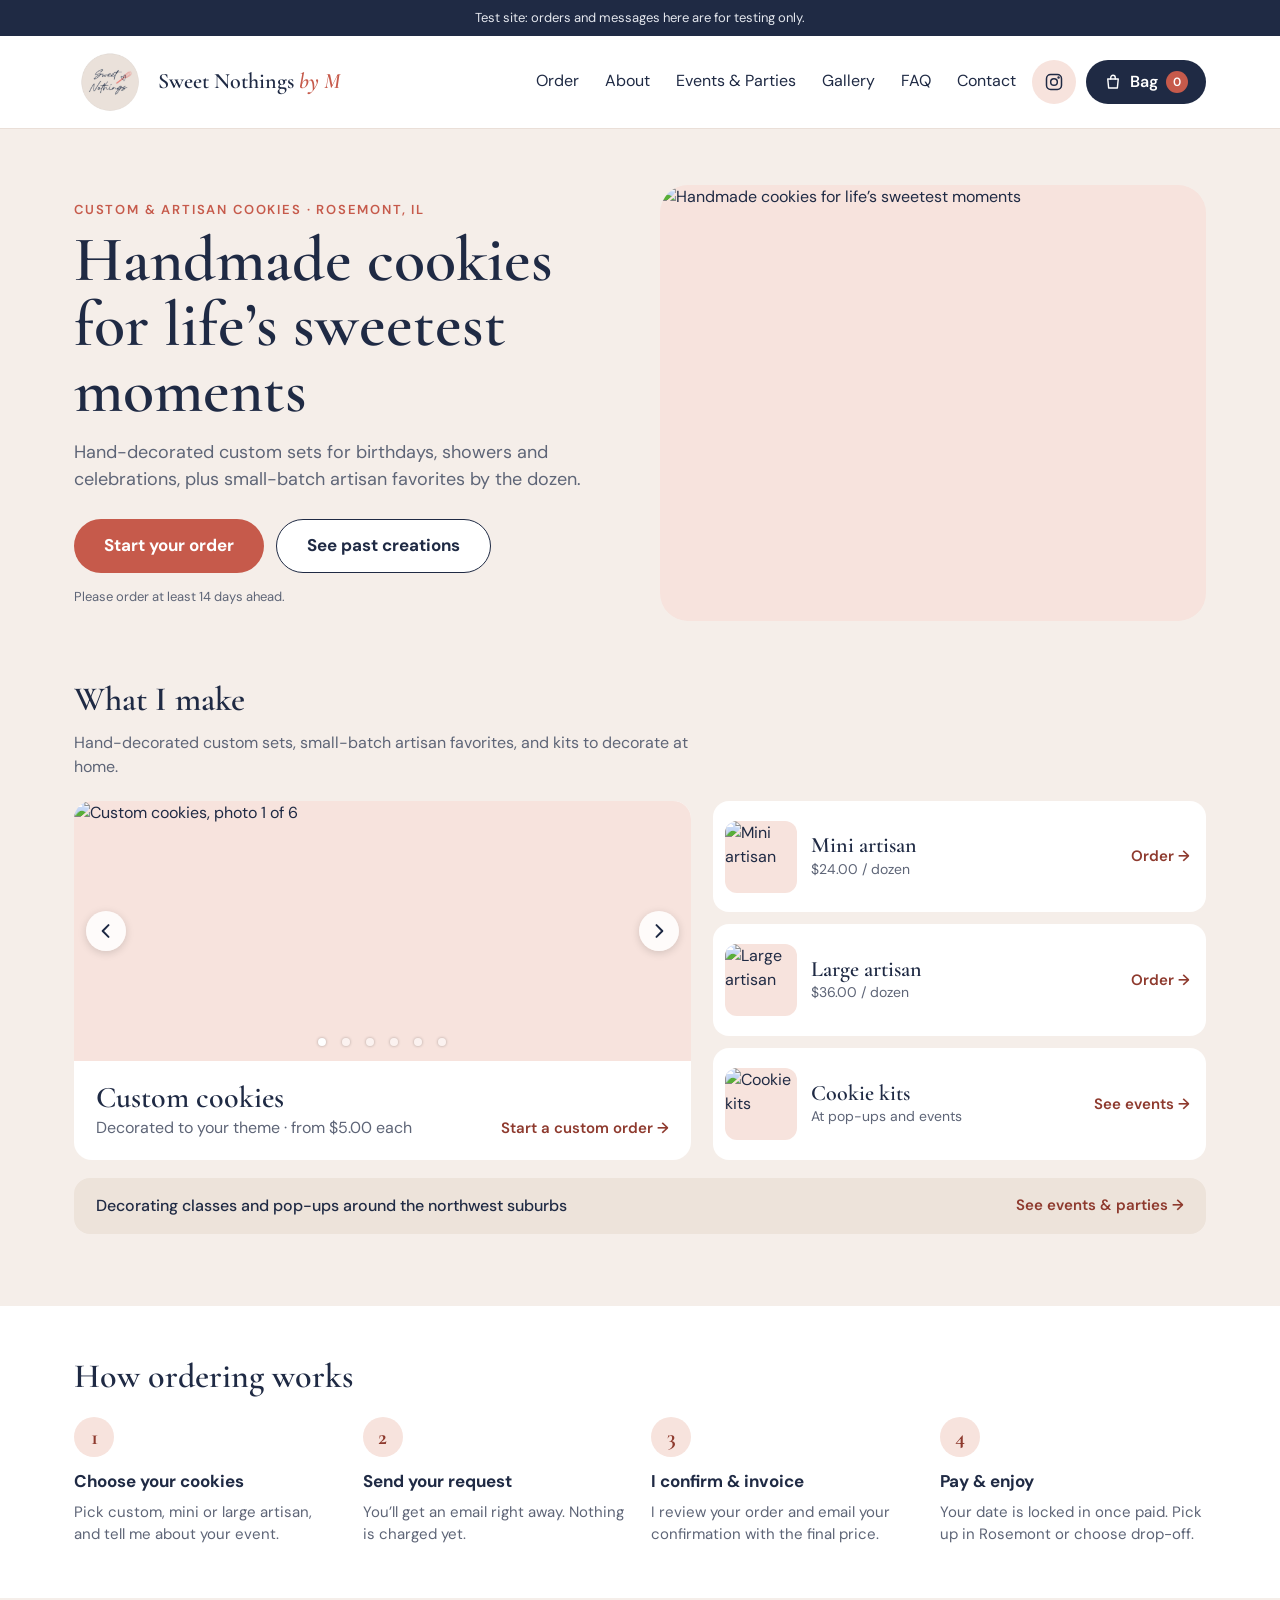
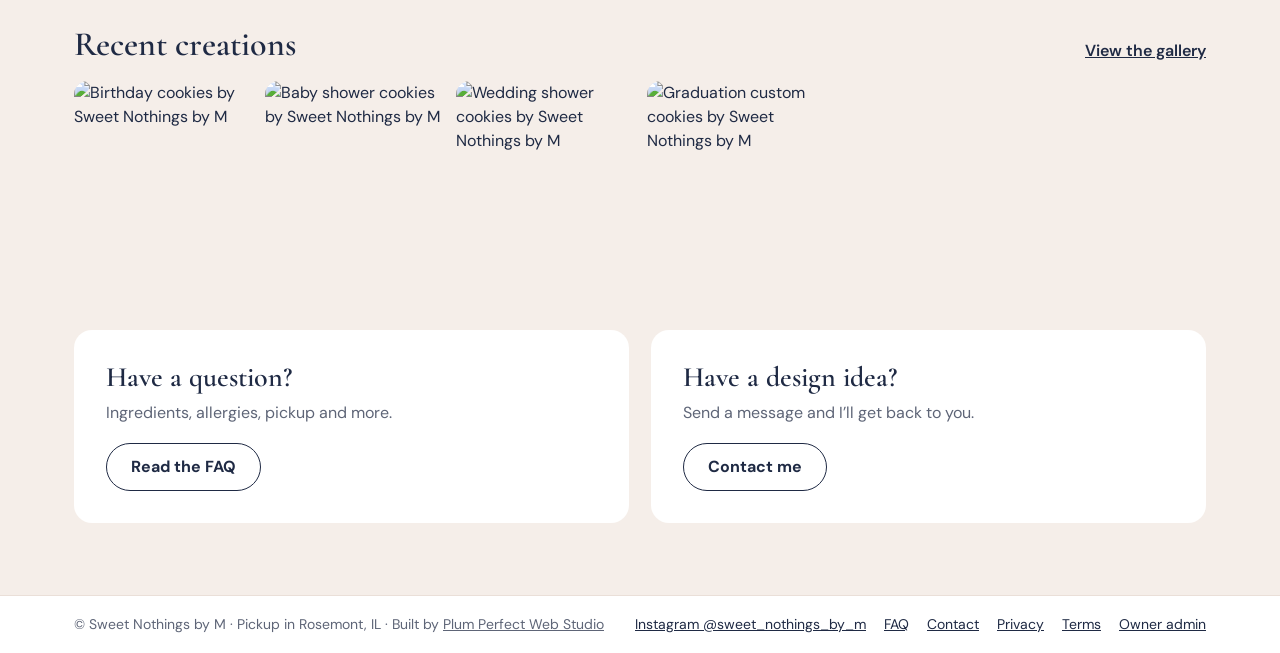
==== commit d8e49da1: "Menu says Events & Parties (Special events stays as the page label); home link and contact topic to " ====
--- a/index.html
+++ b/index.html
@@ -16,7 +16,7 @@
 <link rel="preconnect" href="https://fonts.googleapis.com">
 <link rel="preconnect" href="https://fonts.gstatic.com" crossorigin>
 <link href="https://fonts.googleapis.com/css2?family=Cormorant+Garamond:wght@500;600;700&family=DM+Sans:wght@400;500;600;700&display=swap" rel="stylesheet">
-<link rel="stylesheet" href="styles.css?v=20261121a">
+<link rel="stylesheet" href="styles.css?v=20261121b">
 <script type="application/ld+json" id="ld-bakery">
 {
  "@context": "https://schema.org",
@@ -121,7 +121,7 @@
       </div>
       <ul class="make-list" id="make-list"></ul>
     </div>
-    <a class="make-events" href="events.html" data-page-link><span id="make-events-line"></span><span class="make-go">See classes &amp; parties →</span></a>
+    <a class="make-events" href="events.html" data-page-link><span id="make-events-line"></span><span class="make-go">See events &amp; parties →</span></a>
   </section>
 
   <section class="band" aria-labelledby="how-h">
@@ -161,9 +161,9 @@
 </main>
 
 <div id="site-footer"></div>
-<script src="config.js?v=20261121a"></script>
-<script src="layout.js?v=20261121a"></script>
-<script src="order.js?v=20261121a"></script>
+<script src="config.js?v=20261121b"></script>
+<script src="layout.js?v=20261121b"></script>
+<script src="order.js?v=20261121b"></script>
 <script>
 SN.ready.then(function () {
   const cfg = SN.load();
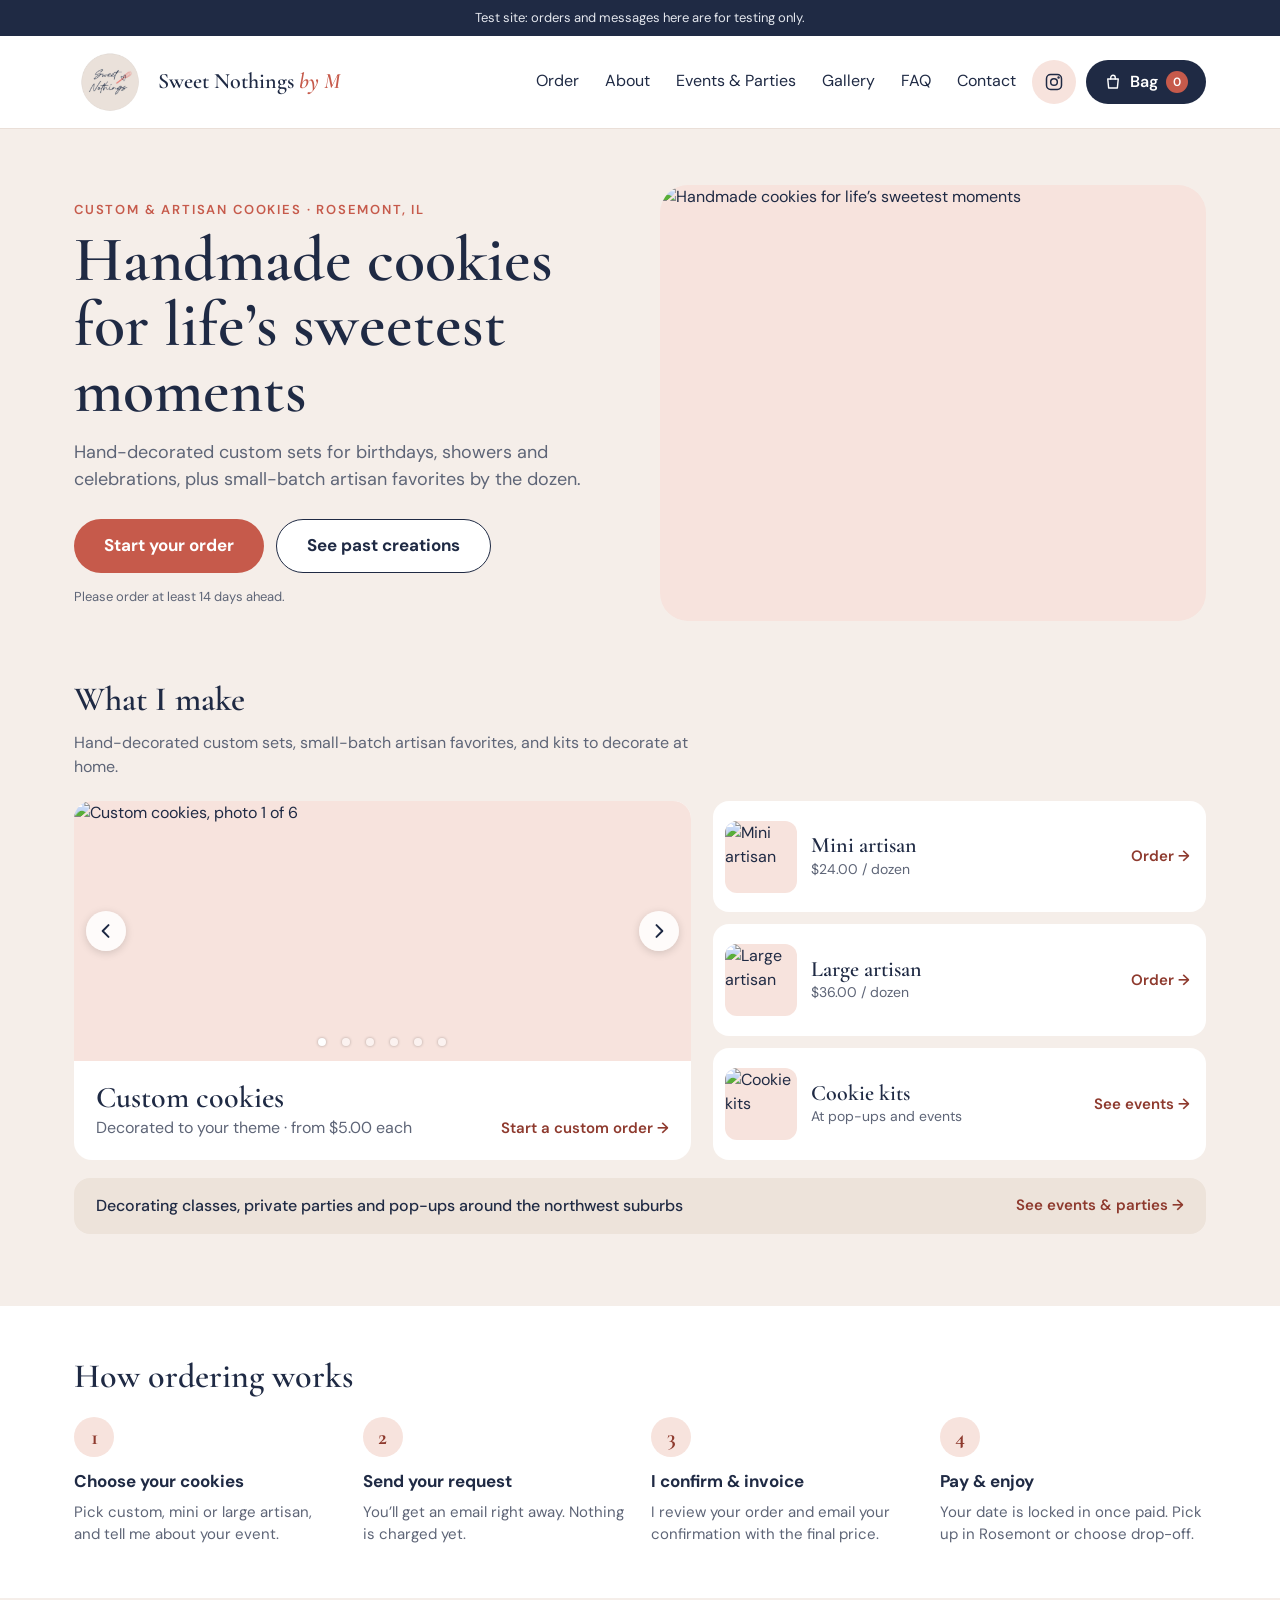
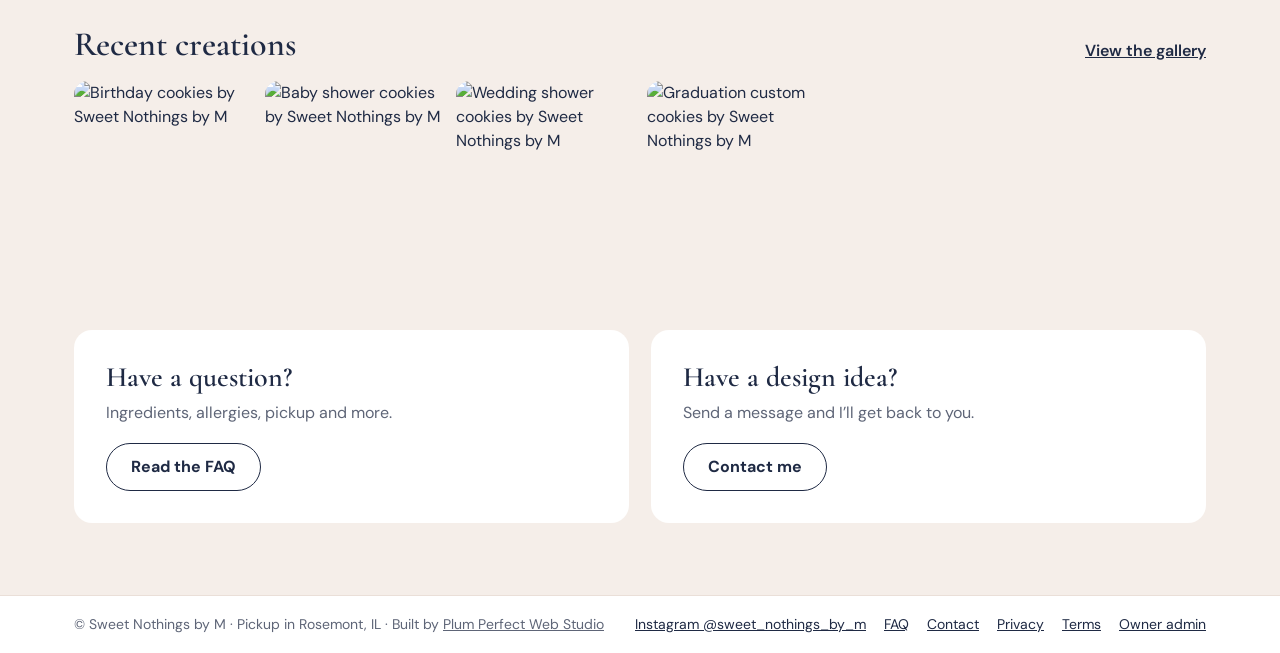
==== commit 33946cbf: "Events & Parties cards: See details sits above the buttons, so buttons line up along the bottom of e" ====
--- a/index.html
+++ b/index.html
@@ -16,7 +16,7 @@
 <link rel="preconnect" href="https://fonts.googleapis.com">
 <link rel="preconnect" href="https://fonts.gstatic.com" crossorigin>
 <link href="https://fonts.googleapis.com/css2?family=Cormorant+Garamond:wght@500;600;700&family=DM+Sans:wght@400;500;600;700&display=swap" rel="stylesheet">
-<link rel="stylesheet" href="styles.css?v=20261121b">
+<link rel="stylesheet" href="styles.css?v=20261121e">
 <script type="application/ld+json" id="ld-bakery">
 {
  "@context": "https://schema.org",
@@ -161,9 +161,9 @@
 </main>
 
 <div id="site-footer"></div>
-<script src="config.js?v=20261121b"></script>
-<script src="layout.js?v=20261121b"></script>
-<script src="order.js?v=20261121b"></script>
+<script src="config.js?v=20261121e"></script>
+<script src="layout.js?v=20261121e"></script>
+<script src="order.js?v=20261121e"></script>
 <script>
 SN.ready.then(function () {
   const cfg = SN.load();
--- a/styles.css
+++ b/styles.css
@@ -712,3 +712,6 @@
 .perf-meter .perf-fill.warn { background: var(--error); }
 .perf-meter .perf-mark { position: absolute; top: 0; bottom: 0; width: 2px; background: var(--error); opacity: .5; }
 @media (max-width: 600px) { .perf-row { grid-template-columns: 1fr 52px; } .perf-row .perf-track { grid-column: 1 / -1; grid-row: 2; } }
+
+/* Admin: a class whose date has passed (see pastClassNote in admin.js). */
+.ev-past-note { margin: 0 0 14px; padding: 10px 14px; border-left: 3px solid var(--coral); background: #FFF6F3; border-radius: 0 10px 10px 0; font-size: 14px; color: var(--navy); }
